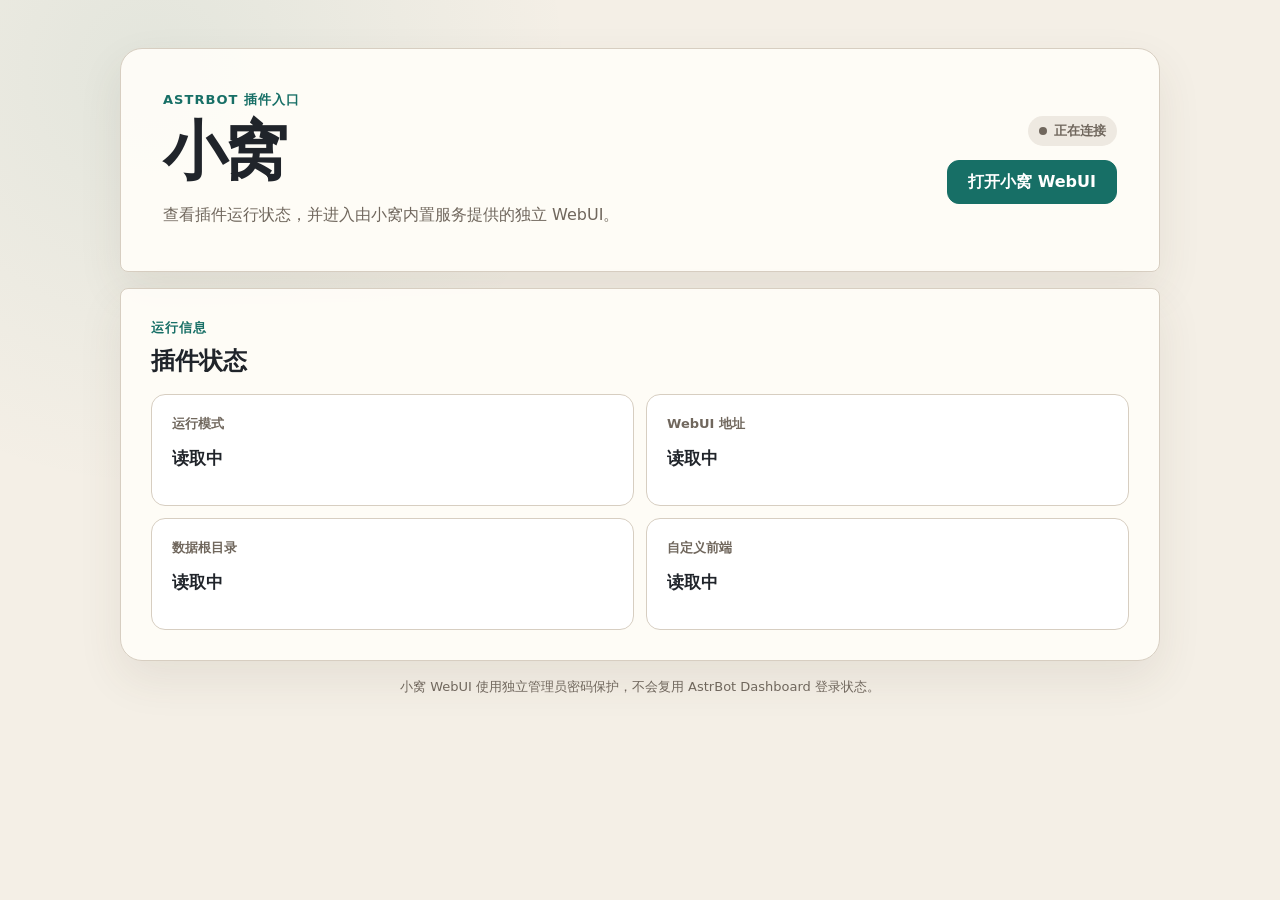
==== pages/nest/index.html @ d48b369b "fix: restore plugin page status UI" ====
<!doctype html>
<html lang="zh-CN">
  <head>
    <meta charset="utf-8" />
    <meta name="viewport" content="width=device-width, initial-scale=1" />
    <meta name="color-scheme" content="light dark" />
    <title>小窝</title>
    <link rel="stylesheet" href="./style.css" />
    <script src="/api/plugin/page/bridge-sdk.js"></script>
  </head>
  <body>
    <main class="page" aria-labelledby="page-title">
      <section class="hero">
        <div class="hero-copy">
          <p class="eyebrow">AstrBot 插件入口</p>
          <h1 id="page-title">小窝</h1>
          <p class="lead">查看插件运行状态，并进入由小窝内置服务提供的独立 WebUI。</p>
        </div>
        <div class="hero-actions">
          <span id="status-badge" class="status-badge is-loading" role="status" aria-live="polite">正在连接</span>
          <a id="open-webui" class="button" href="#" target="_blank" rel="noopener noreferrer">打开小窝 WebUI</a>
        </div>
      </section>

      <section class="status-panel" aria-label="插件状态">
        <div class="panel-heading">
          <div>
            <p class="eyebrow">运行信息</p>
            <h2>插件状态</h2>
          </div>
          <button id="retry" class="text-button" type="button" hidden>重新读取</button>
        </div>

        <div class="grid">
          <article>
            <span>运行模式</span>
            <strong id="mode" aria-live="polite">读取中</strong>
          </article>
          <article>
            <span>WebUI 地址</span>
            <strong id="webui" aria-live="polite">读取中</strong>
          </article>
          <article>
            <span>数据根目录</span>
            <strong id="data-dir" aria-live="polite">读取中</strong>
          </article>
          <article>
            <span>自定义前端</span>
            <strong id="custom-dir" aria-live="polite">读取中</strong>
          </article>
        </div>

        <div id="error" class="notice" role="alert" hidden>
          <strong>暂时无法读取插件状态</strong>
          <span id="error-message">你仍可尝试打开默认 WebUI 地址。</span>
        </div>
      </section>

      <p class="footnote">小窝 WebUI 使用独立管理员密码保护，不会复用 AstrBot Dashboard 登录状态。</p>
    </main>

    <script type="module" src="./main.js"></script>
  </body>
</html>
---- pages/nest/style.css ----
:root {
  color-scheme: light;
  --bg: #f4efe6;
  --surface: #fffdf8;
  --surface-strong: #ffffff;
  --text: #20242a;
  --muted: #70675d;
  --line: #d7cec1;
  --accent: #176f66;
  --accent-strong: #10584f;
  --success-bg: #e7f4ef;
  --success-text: #146052;
  --warning-bg: #fff2d8;
  --warning-text: #805715;
  --error-bg: #fff0ed;
  --error-text: #983c31;
  --shadow: 0 18px 45px rgba(80, 66, 46, 0.09);
}

* {
  box-sizing: border-box;
}

body {
  margin: 0;
  min-width: 0;
  min-height: 100vh;
  color: var(--text);
  background:
    radial-gradient(circle at 12% 8%, rgba(23, 111, 102, 0.08), transparent 30%),
    var(--bg);
  font-family: "Microsoft YaHei", "Noto Sans CJK SC", "PingFang SC", system-ui, sans-serif;
  font-size: 16px;
}

button,
a {
  font: inherit;
}

.page {
  width: min(1040px, calc(100% - 32px));
  margin: 0 auto;
  padding: clamp(20px, 4vw, 48px) 0 28px;
}

.hero,
.status-panel {
  border: 1px solid var(--line);
  background: color-mix(in srgb, var(--surface) 94%, transparent);
  box-shadow: var(--shadow);
}

.hero {
  display: flex;
  align-items: center;
  justify-content: space-between;
  gap: 28px;
  padding: clamp(24px, 4vw, 42px);
  border-radius: 22px 22px 8px 8px;
}

.hero-copy {
  min-width: 0;
}

.eyebrow {
  margin: 0 0 10px;
  color: var(--accent);
  font-size: 13px;
  font-weight: 700;
  letter-spacing: 0.08em;
  text-transform: uppercase;
}

h1,
h2,
p {
  overflow-wrap: anywhere;
}

h1 {
  margin: 0;
  font-size: clamp(38px, 7vw, 64px);
  line-height: 1;
  letter-spacing: -0.045em;
}

h2 {
  margin: 0;
  font-size: 24px;
  line-height: 1.2;
}

.lead {
  max-width: 620px;
  margin: 18px 0 0;
  color: var(--muted);
  line-height: 1.75;
}

.hero-actions {
  flex: 0 0 auto;
  display: flex;
  align-items: flex-end;
  flex-direction: column;
  gap: 14px;
}

.button,
.text-button {
  min-height: 44px;
  border-radius: 12px;
  cursor: pointer;
  transition: transform 160ms ease, background 160ms ease, border-color 160ms ease;
}

.button {
  display: inline-flex;
  align-items: center;
  justify-content: center;
  padding: 0 20px;
  color: #ffffff;
  border: 1px solid var(--accent);
  background: var(--accent);
  font-weight: 700;
  text-decoration: none;
}

.button:hover {
  background: var(--accent-strong);
  transform: translateY(-1px);
}

.button:focus-visible,
.text-button:focus-visible {
  outline: 3px solid rgba(23, 111, 102, 0.28);
  outline-offset: 3px;
}

.button.is-disabled {
  opacity: 0.48;
  cursor: not-allowed;
  transform: none;
}

.status-badge {
  display: inline-flex;
  align-items: center;
  min-height: 30px;
  padding: 5px 11px;
  border-radius: 999px;
  font-size: 13px;
  font-weight: 700;
}

.status-badge::before {
  width: 8px;
  height: 8px;
  margin-right: 7px;
  border-radius: 50%;
  background: currentColor;
  content: "";
}

.status-badge.is-loading,
.status-badge.is-muted {
  color: var(--muted);
  background: #eee9e1;
}

.status-badge.is-loading::before {
  animation: pulse 1.2s ease-in-out infinite;
}

.status-badge.is-success {
  color: var(--success-text);
  background: var(--success-bg);
}

.status-badge.is-warning {
  color: var(--warning-text);
  background: var(--warning-bg);
}

.status-badge.is-error {
  color: var(--error-text);
  background: var(--error-bg);
}

.status-panel {
  margin-top: 16px;
  padding: clamp(20px, 3vw, 30px);
  border-radius: 8px 8px 22px 22px;
}

.panel-heading {
  display: flex;
  align-items: center;
  justify-content: space-between;
  gap: 16px;
  margin-bottom: 18px;
}

.text-button {
  padding: 0 14px;
  color: var(--accent-strong);
  border: 1px solid var(--line);
  background: var(--surface-strong);
  font-weight: 700;
}

.text-button:hover {
  border-color: var(--accent);
  transform: translateY(-1px);
}

.grid {
  display: grid;
  grid-template-columns: repeat(2, minmax(0, 1fr));
  gap: 12px;
}

article {
  min-width: 0;
  min-height: 112px;
  padding: 20px;
  border: 1px solid var(--line);
  border-radius: 14px;
  background: var(--surface-strong);
}

article span {
  display: block;
  margin-bottom: 12px;
  color: var(--muted);
  font-size: 13px;
  font-weight: 700;
}

article strong {
  display: block;
  overflow-wrap: anywhere;
  font-size: 17px;
  line-height: 1.55;
}

.notice {
  display: grid;
  gap: 6px;
  margin-top: 14px;
  padding: 15px 17px;
  color: var(--error-text);
  border: 1px solid #e2aaa2;
  border-radius: 12px;
  background: var(--error-bg);
  line-height: 1.55;
}

.notice[hidden] {
  display: none;
}

.notice span {
  font-size: 14px;
}

.footnote {
  margin: 16px 4px 0;
  color: var(--muted);
  font-size: 13px;
  line-height: 1.6;
  text-align: center;
}

@keyframes pulse {
  0%, 100% { opacity: 0.35; }
  50% { opacity: 1; }
}

@media (prefers-reduced-motion: reduce) {
  *,
  *::before,
  *::after {
    scroll-behavior: auto !important;
    animation-duration: 0.01ms !important;
    animation-iteration-count: 1 !important;
    transition-duration: 0.01ms !important;
  }
}

@media (max-width: 720px) {
  .page {
    width: min(100% - 20px, 1040px);
    padding-top: 10px;
  }

  .hero {
    align-items: stretch;
    flex-direction: column;
    border-radius: 16px 16px 6px 6px;
  }

  .hero-actions {
    align-items: stretch;
  }

  .status-badge {
    align-self: flex-start;
  }

  .grid {
    grid-template-columns: 1fr;
  }

  .status-panel {
    border-radius: 6px 6px 16px 16px;
  }
}

@media (prefers-color-scheme: dark) {
  :root {
    color-scheme: dark;
    --bg: #171a1d;
    --surface: #202428;
    --surface-strong: #272c31;
    --text: #f2eee6;
    --muted: #b7aea2;
    --line: #454b50;
    --accent: #61bdb0;
    --accent-strong: #75c9bd;
    --success-bg: #183c35;
    --success-text: #87d7c7;
    --warning-bg: #493819;
    --warning-text: #f0c673;
    --error-bg: #482722;
    --error-text: #f1a69b;
    --shadow: 0 18px 45px rgba(0, 0, 0, 0.22);
  }

  .button {
    color: #102724;
  }

  .status-badge.is-loading,
  .status-badge.is-muted {
    background: #363a3e;
  }
}
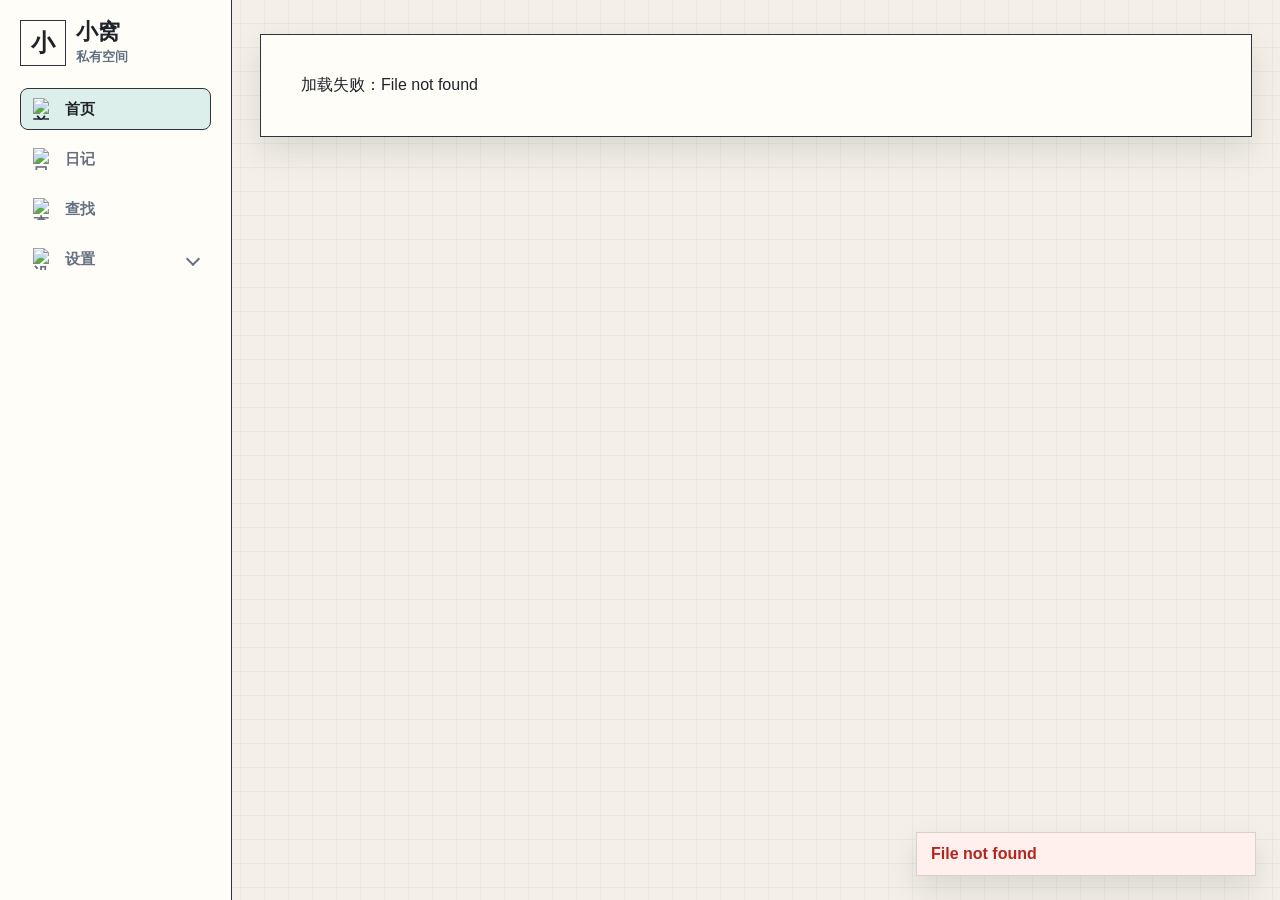
==== commit 7b6028c0: "fix: embed full WebUI in plugin page" ====
--- a/pages/nest/index.html
+++ b/pages/nest/index.html
@@ -5,60 +5,12 @@
     <meta name="viewport" content="width=device-width, initial-scale=1" />
     <meta name="color-scheme" content="light dark" />
     <title>小窝</title>
-    <link rel="stylesheet" href="./style.css" />
+    <link rel="stylesheet" href="./assets/app.css?ui=0.5.17" />
+    <style id="theme-stylesheet"></style>
     <script src="/api/plugin/page/bridge-sdk.js"></script>
   </head>
   <body>
-    <main class="page" aria-labelledby="page-title">
-      <section class="hero">
-        <div class="hero-copy">
-          <p class="eyebrow">AstrBot 插件入口</p>
-          <h1 id="page-title">小窝</h1>
-          <p class="lead">查看插件运行状态，并进入由小窝内置服务提供的独立 WebUI。</p>
-        </div>
-        <div class="hero-actions">
-          <span id="status-badge" class="status-badge is-loading" role="status" aria-live="polite">正在连接</span>
-          <a id="open-webui" class="button" href="#" target="_blank" rel="noopener noreferrer">打开小窝 WebUI</a>
-        </div>
-      </section>
-
-      <section class="status-panel" aria-label="插件状态">
-        <div class="panel-heading">
-          <div>
-            <p class="eyebrow">运行信息</p>
-            <h2>插件状态</h2>
-          </div>
-          <button id="retry" class="text-button" type="button" hidden>重新读取</button>
-        </div>
-
-        <div class="grid">
-          <article>
-            <span>运行模式</span>
-            <strong id="mode" aria-live="polite">读取中</strong>
-          </article>
-          <article>
-            <span>WebUI 地址</span>
-            <strong id="webui" aria-live="polite">读取中</strong>
-          </article>
-          <article>
-            <span>数据根目录</span>
-            <strong id="data-dir" aria-live="polite">读取中</strong>
-          </article>
-          <article>
-            <span>自定义前端</span>
-            <strong id="custom-dir" aria-live="polite">读取中</strong>
-          </article>
-        </div>
-
-        <div id="error" class="notice" role="alert" hidden>
-          <strong>暂时无法读取插件状态</strong>
-          <span id="error-message">你仍可尝试打开默认 WebUI 地址。</span>
-        </div>
-      </section>
-
-      <p class="footnote">小窝 WebUI 使用独立管理员密码保护，不会复用 AstrBot Dashboard 登录状态。</p>
-    </main>
-
-    <script type="module" src="./main.js"></script>
+    <div id="app"></div>
+    <script type="module" src="./assets/app.js?ui=0.5.17"></script>
   </body>
 </html>
--- a/pages/nest/assets/app.css
+++ b/pages/nest/assets/app.css
@@ -0,0 +1,3492 @@
+:root {
+  color-scheme: light;
+  --ink: #20242a;
+  --muted: #657080;
+  --line: #d8d1c4;
+  --line-strong: #2f3340;
+  --paper: #fffdf8;
+  --panel: #ffffff;
+  --wash: #f4f0e8;
+  --accent: #176f66;
+  --accent-soft: #dcefeb;
+  --accent-warm: #f6c667;
+  --danger: #b3261e;
+  --ok: #1f7a4d;
+  --shadow: 0 14px 30px rgba(47, 51, 64, 0.13);
+}
+
+* {
+  box-sizing: border-box;
+}
+
+html {
+  min-width: 320px;
+}
+
+body {
+  margin: 0;
+  min-height: 100vh;
+  color: var(--ink);
+  background:
+    linear-gradient(90deg, rgba(32, 36, 42, 0.045) 1px, transparent 1px),
+    linear-gradient(0deg, rgba(32, 36, 42, 0.045) 1px, transparent 1px),
+    var(--wash);
+  background-size: 24px 24px;
+  font-family: "Trebuchet MS", "Microsoft YaHei", "PingFang SC", sans-serif;
+}
+
+button,
+input,
+textarea,
+select {
+  font: inherit;
+}
+
+button,
+a {
+  -webkit-tap-highlight-color: transparent;
+}
+
+a {
+  color: inherit;
+  text-decoration: none;
+}
+
+.app {
+  min-height: 100vh;
+  display: grid;
+  grid-template-columns: 232px minmax(0, 1fr);
+}
+
+.nav {
+  position: sticky;
+  top: 0;
+  height: 100vh;
+  display: flex;
+  flex-direction: column;
+  gap: 18px;
+  padding: 20px;
+  border-right: 1px solid var(--line-strong);
+  background: rgba(255, 253, 248, 0.96);
+  backdrop-filter: blur(12px);
+}
+
+.brand {
+  width: 100%;
+  min-height: auto;
+  display: grid;
+  grid-template-columns: 46px minmax(0, 1fr);
+  align-items: center;
+  gap: 10px;
+  padding: 0;
+  border: 0;
+  color: inherit;
+  background: transparent;
+  text-align: left;
+  cursor: pointer;
+}
+
+.brand-mark {
+  width: 46px;
+  height: 46px;
+  display: grid;
+  place-items: center;
+  border: 1px solid var(--line-strong);
+  background: var(--paper);
+  font-weight: 900;
+  font-size: 24px;
+}
+
+.brand-mark img {
+  width: 100%;
+  height: 100%;
+  object-fit: cover;
+}
+
+.brand strong,
+.brand small {
+  display: block;
+}
+
+.brand strong {
+  font-size: 22px;
+  line-height: 1;
+}
+
+.brand small {
+  margin-top: 5px;
+  color: var(--muted);
+}
+
+.nav-links {
+  display: grid;
+  gap: 8px;
+  margin: 4px 0;
+}
+
+.nav-link-group {
+  display: grid;
+  gap: 6px;
+}
+
+.nav-link {
+  width: 100%;
+  min-height: 42px;
+  display: flex;
+  align-items: center;
+  justify-content: flex-start;
+  gap: 10px;
+  padding: 0 12px;
+  border: 1px solid transparent;
+  border-radius: 8px;
+  color: var(--muted);
+  background: transparent;
+  font-weight: 800;
+  text-align: left;
+  cursor: pointer;
+  transition: background 160ms ease, border-color 160ms ease, color 160ms ease, transform 160ms ease;
+}
+
+.nav-link:hover,
+.nav-link.active {
+  border-color: var(--line-strong);
+  background: var(--accent-soft);
+  color: var(--ink);
+}
+
+.nav-link span {
+  color: inherit;
+  font-size: 15px;
+  font-weight: 900;
+}
+
+.ui-icon {
+  width: 22px;
+  height: 22px;
+  flex: 0 0 auto;
+  display: block;
+  object-fit: contain;
+}
+
+.nav-link[data-settings-toggle]::after {
+  content: "";
+  width: 8px;
+  height: 8px;
+  margin-left: auto;
+  border-right: 2px solid currentColor;
+  border-bottom: 2px solid currentColor;
+  transform: rotate(45deg);
+  transition: transform 180ms ease;
+}
+
+.nav-link[data-settings-toggle].open::after {
+  transform: rotate(225deg);
+}
+
+.nav-submenu {
+  display: grid;
+  gap: 6px;
+  margin: 2px 0 2px 12px;
+  padding: 4px 0 4px 14px;
+  border-left: 2px solid var(--accent);
+}
+
+.nav-submenu .settings-tab {
+  min-height: 38px;
+  padding: 0 14px;
+  border-radius: 8px;
+  background: rgba(255, 255, 255, 0.62);
+  font-size: 15px;
+  font-weight: 900;
+}
+
+.nav-submenu .settings-tab span {
+  display: inline;
+}
+
+.nav-footer {
+  margin-top: auto;
+  color: var(--muted);
+  font-size: 13px;
+  line-height: 1.7;
+}
+
+@keyframes submenu-open {
+  from {
+    opacity: 0;
+    transform: translateY(-4px);
+  }
+  to {
+    opacity: 1;
+    transform: translateY(0);
+  }
+}
+
+@keyframes panel-in {
+  from {
+    opacity: 0;
+    transform: translateY(8px);
+  }
+  to {
+    opacity: 1;
+    transform: translateY(0);
+  }
+}
+
+.main {
+  width: min(1180px, 100%);
+  min-width: 0;
+  margin: 0 auto;
+  padding: 34px 28px 56px;
+}
+
+.main:has(#view-media:not([hidden])) {
+  width: min(1440px, 100%);
+}
+
+.view-panel[hidden] {
+  display: none !important;
+}
+
+.view-panel {
+  animation: none;
+}
+
+.topbar {
+  display: flex;
+  align-items: center;
+  justify-content: space-between;
+  gap: 16px;
+  margin-bottom: 22px;
+}
+
+.page-title p,
+.eyebrow {
+  margin: 0;
+  color: var(--muted);
+  font-size: 12px;
+  font-weight: 800;
+  letter-spacing: 0;
+  text-transform: uppercase;
+}
+
+h1,
+h2,
+h3 {
+  margin: 0;
+  letter-spacing: 0;
+}
+
+h1 {
+  margin-top: 4px;
+  font-size: clamp(30px, 4vw, 44px);
+  line-height: 1.08;
+}
+
+h2 {
+  font-size: 22px;
+}
+
+h3 {
+  font-size: 16px;
+}
+
+.actions {
+  display: flex;
+  align-items: center;
+  gap: 10px;
+  flex-wrap: wrap;
+}
+
+.button,
+button {
+  width: auto;
+  min-height: 42px;
+  display: inline-flex;
+  align-items: center;
+  justify-content: center;
+  padding: 0 16px;
+  border: 1px solid var(--line-strong);
+  color: #fff;
+  background: var(--ink);
+  cursor: pointer;
+  font-weight: 800;
+  text-decoration: none;
+  border-radius: 8px;
+  transition: background 160ms ease, color 160ms ease, transform 160ms ease, box-shadow 160ms ease;
+}
+
+button:hover,
+.button:hover,
+.row:hover {
+  transform: translateY(-1px);
+  box-shadow: 0 8px 18px rgba(47, 51, 64, 0.12);
+}
+
+button:active,
+.button:active {
+  transform: translateY(0) scale(0.985);
+}
+
+.button.primary,
+button.primary {
+  color: #fff;
+  background: var(--ink);
+}
+
+.text-button {
+  min-height: auto;
+  padding: 0;
+  border: 0;
+  color: var(--accent);
+  background: transparent;
+  font-weight: 800;
+}
+
+.button.danger,
+button.danger {
+  color: #fff;
+  background: var(--danger);
+}
+
+button:disabled {
+  cursor: not-allowed;
+  opacity: 0.48;
+  transform: none;
+}
+
+.grid {
+  display: grid;
+  gap: 16px;
+}
+
+.grid.two {
+  grid-template-columns: minmax(0, 0.9fr) minmax(0, 1.1fr);
+}
+
+.grid.three {
+  grid-template-columns: repeat(3, minmax(0, 1fr));
+}
+
+.home-hero {
+  position: relative;
+  display: grid;
+  grid-template-columns: minmax(0, 1.25fr) minmax(260px, 0.75fr);
+  margin-bottom: 18px;
+  border: 1px solid var(--line-strong);
+  border-radius: 8px;
+  background:
+    repeating-linear-gradient(90deg, transparent 0 23px, rgba(47, 51, 64, 0.045) 23px 24px),
+    var(--paper);
+  box-shadow: var(--shadow);
+  overflow: hidden;
+}
+
+.home-hero::before {
+  content: "";
+  position: absolute;
+  inset: 14px;
+  border: 1px solid rgba(47, 51, 64, 0.16);
+  pointer-events: none;
+}
+
+.home-hero-copy {
+  position: relative;
+  z-index: 1;
+  display: grid;
+  align-content: center;
+  min-height: 286px;
+  padding: 34px;
+}
+
+.home-hero h1 {
+  margin-top: 8px;
+  font-size: clamp(44px, 7vw, 76px);
+  line-height: 0.98;
+}
+
+.home-lead {
+  max-width: 540px;
+  margin: 18px 0 0;
+  color: var(--muted);
+  font-size: 18px;
+  line-height: 1.7;
+}
+
+.home-actions {
+  display: flex;
+  flex-wrap: wrap;
+  gap: 10px;
+  margin-top: 28px;
+}
+
+.button.ghost,
+button.ghost {
+  color: var(--ink);
+  background: var(--accent-soft);
+}
+
+.home-status {
+  position: relative;
+  z-index: 1;
+  display: grid;
+  grid-template-rows: repeat(3, 1fr);
+  border-left: 1px solid var(--line-strong);
+  background: rgba(255, 255, 255, 0.72);
+}
+
+.home-stat {
+  display: grid;
+  align-content: center;
+  min-height: 86px;
+  padding: 22px;
+  border-bottom: 1px solid var(--line);
+}
+
+.home-stat span {
+  color: var(--muted);
+  font-size: 13px;
+  font-weight: 800;
+}
+
+.home-stat strong {
+  margin-top: 4px;
+  font-size: 36px;
+  line-height: 1;
+}
+
+.home-grid {
+  display: grid;
+  grid-template-columns: minmax(0, 1fr) minmax(280px, 0.72fr);
+  gap: 18px;
+  align-items: start;
+}
+
+.home-side-card {
+  min-height: 100%;
+}
+
+.home-quiet-list {
+  display: grid;
+  gap: 14px;
+}
+
+.home-quiet-list p {
+  margin: 0;
+  display: grid;
+  gap: 4px;
+}
+
+.home-quiet-list strong {
+  font-size: 15px;
+}
+
+.home-quiet-list span {
+  color: var(--muted);
+  line-height: 1.6;
+}
+
+.card {
+  border: 1px solid var(--line);
+  border-radius: 8px;
+  background: rgba(255, 255, 255, 0.92);
+  overflow: hidden;
+}
+
+.grid > .card,
+.home-grid > .card,
+.diary-article,
+.form > .card {
+  box-shadow: var(--shadow);
+}
+
+.card-head {
+  display: flex;
+  align-items: end;
+  justify-content: space-between;
+  gap: 12px;
+  padding: 18px;
+  border-bottom: 1px solid var(--line);
+}
+
+.card-body {
+  padding: 18px;
+}
+
+.stat {
+  min-height: 118px;
+  padding: 18px;
+}
+
+.stat span {
+  display: block;
+  margin-bottom: 8px;
+  color: var(--muted);
+}
+
+.stat strong {
+  font-size: 34px;
+  font-weight: 900;
+}
+
+.list {
+  display: grid;
+  gap: 8px;
+}
+
+.row {
+  width: 100%;
+  display: grid;
+  grid-template-columns: minmax(116px, 172px) minmax(0, 1fr);
+  gap: 8px 14px;
+  align-items: start;
+  padding: 14px;
+  border: 1px solid var(--line);
+  color: inherit;
+  background: rgba(255, 255, 255, 0.9);
+  text-align: left;
+  cursor: pointer;
+}
+
+.row:hover,
+.row.active {
+  border-color: var(--line-strong);
+  background: var(--accent-soft);
+}
+
+.row.static {
+  cursor: default;
+}
+
+.row.static:hover {
+  transform: none;
+}
+
+.row span,
+.meta,
+.muted {
+  color: var(--muted);
+  font-size: 14px;
+}
+
+.row strong,
+.row em {
+  min-width: 0;
+  overflow-wrap: anywhere;
+}
+
+.row strong {
+  display: -webkit-box;
+  max-height: 2.8em;
+  overflow: hidden;
+  line-height: 1.4;
+  -webkit-box-orient: vertical;
+  -webkit-line-clamp: 2;
+}
+
+.row em {
+  grid-column: 2;
+  color: var(--muted);
+  font-style: normal;
+  line-height: 1.55;
+}
+
+.diary-layout {
+  display: grid;
+  grid-template-columns: minmax(300px, 410px) minmax(0, 1fr);
+  gap: 22px;
+  align-items: stretch;
+}
+
+.impression-layout {
+  display: grid;
+  grid-template-columns: minmax(280px, 360px) minmax(0, 1fr);
+  gap: 18px;
+  align-items: start;
+}
+
+.diary-list {
+  min-height: calc(100vh - 126px);
+  max-height: calc(100vh - 126px);
+  overflow: auto;
+  padding-right: 4px;
+  border-color: var(--line);
+  background: rgba(255, 255, 255, 0.92);
+}
+
+.diary-main {
+  display: grid;
+  gap: 14px;
+  align-content: start;
+  min-width: 0;
+}
+
+.impression-list {
+  max-height: 72vh;
+  overflow: auto;
+}
+
+.impression-detail {
+  min-height: calc(100vh - 156px);
+  border-color: var(--line-strong);
+  background: var(--paper);
+  box-shadow: var(--shadow);
+}
+
+.impression-form textarea {
+  min-height: 120px;
+}
+
+.impression-form textarea[name="summary"] {
+  min-height: 150px;
+}
+
+.impression-group-list {
+  display: grid;
+  gap: 10px;
+}
+
+.impression-group-list section {
+  display: grid;
+  gap: 6px;
+  padding-top: 10px;
+  border-top: 1px solid var(--line);
+}
+
+.impression-group-list h3,
+.impression-group-list p {
+  margin: 0;
+}
+
+.impression-group-list h3 {
+  font-size: 14px;
+}
+
+.impression-group-list em {
+  color: var(--muted);
+  font-style: normal;
+  font-size: 12px;
+  font-weight: 800;
+}
+
+.diary-article {
+  min-height: calc(100vh - 126px);
+  border-color: var(--line-strong);
+  background: var(--paper);
+}
+
+.diary-compose {
+  border-color: var(--line-strong);
+  background: #fff;
+  box-shadow: var(--shadow);
+}
+
+.diary-compose[hidden] {
+  display: none !important;
+}
+
+.diary-compose textarea {
+  min-height: 150px;
+}
+
+.diary-compose textarea[name="media_refs"] {
+  min-height: 78px;
+}
+
+.compact-head {
+  align-items: center;
+  padding: 14px 16px;
+}
+
+.article-body {
+  margin-top: 18px;
+  white-space: pre-wrap;
+  overflow-wrap: anywhere;
+  line-height: 1.75;
+  font-size: 16px;
+}
+
+.media-refs {
+  margin-top: 18px;
+  padding-top: 16px;
+  border-top: 1px solid var(--line);
+}
+
+.media-refs p {
+  margin: 8px 0 0;
+  color: var(--muted);
+}
+
+.archive-picker {
+  position: sticky;
+  top: 0;
+  z-index: 2;
+  display: grid;
+  grid-template-columns: minmax(0, 1fr);
+  gap: 10px;
+  padding: 16px;
+  border-bottom: 1px solid var(--line);
+  background: var(--paper);
+}
+
+.archive-picker label {
+  min-width: 0;
+  display: flex;
+  flex-direction: column;
+  align-items: stretch;
+  gap: 5px;
+  min-height: 44px;
+  padding: 8px 10px;
+  border: 1px solid var(--line);
+  background: #fff;
+  transition: border-color 0.16s ease, transform 0.16s ease, box-shadow 0.16s ease;
+}
+
+.archive-picker label:hover {
+  transform: translateY(-1px);
+  border-color: var(--line-strong);
+  box-shadow: 0 8px 18px rgba(31, 35, 42, 0.06);
+}
+
+.archive-picker select {
+  min-height: 34px;
+  max-width: none;
+  padding: 4px 26px 4px 6px;
+  border: 0;
+  background: transparent;
+}
+
+.archive-picker span {
+  color: var(--muted);
+  font-weight: 900;
+  font-size: 12px;
+  white-space: nowrap;
+}
+
+.archive-date-strip {
+  display: grid;
+  grid-template-columns: repeat(3, minmax(0, 1fr));
+  gap: 8px;
+}
+
+.archive-book-field {
+  border-color: var(--line-strong) !important;
+}
+
+.chips {
+  display: flex;
+  flex-wrap: wrap;
+  gap: 8px;
+  margin: 12px 0;
+}
+
+.chip {
+  padding: 4px 8px;
+  border: 1px solid var(--line);
+  color: var(--muted);
+  background: #fff;
+  font-size: 12px;
+}
+
+.form {
+  display: grid;
+  gap: 14px;
+}
+
+.form-grid {
+  display: grid;
+  grid-template-columns: repeat(3, minmax(0, 1fr));
+  gap: 12px;
+}
+
+label {
+  display: grid;
+  gap: 6px;
+  color: var(--muted);
+  font-size: 13px;
+  font-weight: 800;
+}
+
+input,
+textarea,
+select {
+  width: 100%;
+  min-height: 42px;
+  padding: 10px 12px;
+  border: 1px solid var(--line);
+  border-radius: 8px;
+  color: var(--ink);
+  background: rgba(255, 255, 255, 0.94);
+  box-shadow: inset 0 1px 0 rgba(255, 255, 255, 0.72);
+  transition: border-color 160ms ease, box-shadow 160ms ease, background 160ms ease, transform 160ms ease;
+}
+
+input:hover,
+textarea:hover,
+select:hover {
+  border-color: var(--line-strong);
+}
+
+input:focus,
+textarea:focus,
+select:focus {
+  outline: none;
+  border-color: var(--accent);
+  box-shadow: 0 0 0 3px rgba(23, 111, 102, 0.14), inset 0 1px 0 rgba(255, 255, 255, 0.72);
+}
+
+select {
+  max-width: 360px;
+  padding-right: 42px;
+  appearance: none;
+  background:
+    linear-gradient(45deg, transparent 50%, var(--muted) 50%) calc(100% - 18px) 50% / 7px 7px no-repeat,
+    linear-gradient(135deg, var(--muted) 50%, transparent 50%) calc(100% - 13px) 50% / 7px 7px no-repeat,
+    #fff;
+  cursor: pointer;
+}
+
+input[type="file"] {
+  padding: 8px 10px;
+}
+
+input[type="file"]::file-selector-button {
+  min-height: 28px;
+  margin-right: 10px;
+  padding: 0 12px;
+  border: 1px solid var(--line-strong);
+  border-radius: 999px;
+  color: var(--ink);
+  background: var(--accent-soft);
+  font: inherit;
+  font-size: 12px;
+  font-weight: 900;
+  cursor: pointer;
+}
+
+textarea {
+  min-height: 220px;
+  resize: vertical;
+  line-height: 1.7;
+}
+
+.check {
+  display: flex;
+  align-items: center;
+  gap: 10px;
+  color: var(--ink);
+}
+
+.check input {
+  width: 18px;
+  min-height: 18px;
+}
+
+.notification-stack {
+  position: fixed;
+  right: 24px;
+  bottom: 24px;
+  z-index: 95;
+  display: grid;
+  gap: 10px;
+  width: min(340px, calc(100vw - 36px));
+  pointer-events: none;
+}
+
+.notice,
+.toast {
+  margin: 0;
+  padding: 12px 14px;
+  border: 1px solid var(--line);
+  color: var(--ok);
+  background: #ecf8f1;
+  box-shadow: var(--shadow);
+  font-weight: 800;
+  pointer-events: auto;
+  animation: toast-in 180ms ease both;
+}
+
+.notice.error {
+  color: var(--danger);
+  background: #fff0ee;
+}
+
+.notice.soft {
+  margin: 0;
+  color: var(--muted);
+  background: #fffaf0;
+  font-weight: 700;
+}
+
+.toast {
+  min-width: 148px;
+  border: 1px solid var(--line-strong);
+  color: var(--ink);
+  background: #ecfbf2;
+  font-weight: 900;
+}
+
+@keyframes toast-in {
+  from {
+    opacity: 0;
+    transform: translateY(10px) scale(0.98);
+  }
+  to {
+    opacity: 1;
+    transform: translateY(0) scale(1);
+  }
+}
+
+.searchbar {
+  display: grid;
+  grid-template-columns: minmax(180px, 240px) minmax(0, 1fr) auto;
+  gap: 8px;
+  align-items: end;
+}
+
+.search-scope {
+  gap: 5px;
+}
+
+.search-scope select {
+  max-width: none;
+}
+
+.settings-mini-head {
+  display: flex;
+  align-items: baseline;
+  justify-content: space-between;
+  gap: 12px;
+  margin-top: 6px;
+  color: var(--ink);
+}
+
+.settings-mini-head span {
+  color: var(--muted);
+  font-size: 12px;
+  font-weight: 700;
+}
+
+.notebook-settings {
+  display: grid;
+  gap: 12px;
+}
+
+.notebook-head {
+  align-items: center;
+  margin-bottom: 2px;
+}
+
+.notebook-head > div {
+  display: grid;
+  gap: 4px;
+}
+
+.notebook-list {
+  display: grid;
+  gap: 10px;
+}
+
+.notebook-row {
+  display: grid;
+  grid-template-columns: minmax(150px, 1.1fr) 104px minmax(150px, 1fr) 118px minmax(140px, 0.9fr) repeat(2, auto) auto;
+  gap: 10px;
+  align-items: end;
+  padding: 12px;
+  border: 1px solid var(--line);
+  background: rgba(255, 255, 255, 0.78);
+  transition: border-color 0.16s ease, transform 0.16s ease, box-shadow 0.16s ease;
+}
+
+.new-notebook-row {
+  border-style: dashed;
+  background: rgba(220, 239, 235, 0.32);
+}
+
+.notebook-delete {
+  min-width: 72px;
+  padding: 0 12px;
+}
+
+.t2i-template-summary {
+  display: flex;
+  align-items: center;
+  justify-content: space-between;
+  gap: 12px;
+  padding: 14px;
+  border: 1px solid var(--line);
+  background: rgba(255, 255, 255, 0.78);
+}
+
+.t2i-template-summary div {
+  display: grid;
+  gap: 4px;
+}
+
+.t2i-template-summary span {
+  color: var(--muted);
+  font-size: 12px;
+  font-weight: 800;
+}
+
+.t2i-dialog {
+  width: min(1180px, calc(100vw - 36px));
+  max-height: calc(100vh - 48px);
+  overflow: auto;
+}
+
+.t2i-head {
+  margin-top: 0;
+}
+
+.t2i-template-grid {
+  display: grid;
+  grid-template-columns: repeat(auto-fit, minmax(320px, 1fr));
+  gap: 14px;
+}
+
+.t2i-template-card {
+  min-height: 0;
+  display: grid;
+  gap: 10px;
+  align-content: start;
+  padding: 10px;
+  color: var(--ink);
+  background: rgba(255, 255, 255, 0.86);
+  border: 1px solid var(--line);
+  text-align: left;
+}
+
+.t2i-template-card.active {
+  border-color: var(--accent);
+  box-shadow: 0 0 0 2px rgba(43, 108, 93, 0.14);
+}
+
+.t2i-preview,
+.t2i-current-preview > div {
+  display: block;
+  min-height: 210px;
+  max-height: 300px;
+  overflow: hidden;
+  border: 1px solid var(--line);
+  background: #fff;
+  transform-origin: top left;
+}
+
+.t2i-preview > *,
+.t2i-current-preview > div > * {
+  transform: scale(0.42);
+  transform-origin: top left;
+}
+
+.t2i-template-card strong {
+  font-size: 15px;
+}
+
+.t2i-template-card em {
+  color: var(--muted);
+  font-style: normal;
+  font-size: 12px;
+}
+
+.t2i-custom {
+  display: none;
+  gap: 10px;
+}
+
+.t2i-custom.open {
+  display: grid;
+}
+
+.t2i-current-preview {
+  display: grid;
+  gap: 10px;
+}
+
+.permission-subpage {
+  margin: 8px 0;
+  border-color: var(--line-strong);
+}
+
+.permission-subpage summary {
+  min-height: 44px;
+  display: flex;
+  align-items: center;
+  color: var(--ink);
+}
+
+.permission-grid {
+  display: grid;
+  grid-template-columns: repeat(auto-fit, minmax(150px, 1fr));
+  gap: 10px;
+}
+
+.permission-choice {
+  min-height: 56px;
+}
+
+.wide-field {
+  grid-column: 1 / -1;
+}
+
+.notebook-row:hover {
+  transform: translateY(-1px);
+  border-color: var(--line-strong);
+  box-shadow: 0 10px 22px rgba(31, 35, 42, 0.07);
+}
+
+.notebook-row .check {
+  min-height: 42px;
+  padding: 0 4px;
+  white-space: nowrap;
+}
+
+.media-topbar {
+  position: sticky;
+  top: 0;
+  z-index: 12;
+  align-items: center;
+  padding: 0 0 12px;
+  background: linear-gradient(180deg, var(--wash) 0%, rgba(244, 240, 232, 0.94) 72%, rgba(244, 240, 232, 0) 100%);
+  backdrop-filter: blur(10px);
+}
+
+.memos-page {
+  display: grid;
+  gap: 12px;
+  min-height: calc(100vh - 46px);
+}
+
+.memos-topbar {
+  position: sticky;
+  top: 0;
+  z-index: 18;
+  align-items: center;
+  padding: 0 0 10px;
+  background: linear-gradient(180deg, var(--wash) 0%, rgba(244, 240, 232, 0.92) 78%, rgba(244, 240, 232, 0) 100%);
+  backdrop-filter: blur(10px);
+}
+
+.memo-board {
+  position: relative;
+  min-height: calc(100vh - 168px);
+  padding: 24px;
+  overflow: hidden;
+  border: 10px solid #7b4b2a;
+  border-radius: 8px;
+  background:
+    radial-gradient(circle at 18px 18px, rgba(88, 52, 25, 0.14) 0 1px, transparent 1.4px),
+    linear-gradient(90deg, rgba(96, 55, 25, 0.09) 1px, transparent 1px),
+    linear-gradient(0deg, rgba(96, 55, 25, 0.08) 1px, transparent 1px),
+    linear-gradient(135deg, #b97a45, #c99259 42%, #a96a3b);
+  background-size: 24px 24px, 46px 46px, 46px 46px, auto;
+  box-shadow:
+    inset 0 0 0 4px rgba(255, 230, 184, 0.14),
+    inset 0 22px 54px rgba(255, 229, 180, 0.14),
+    inset 0 -30px 52px rgba(72, 38, 16, 0.16),
+    0 18px 46px rgba(68, 42, 24, 0.24);
+}
+
+.memo-board.editor-open .memo-note-grid {
+  opacity: 0.26;
+  filter: saturate(0.82);
+  pointer-events: none;
+}
+
+.memo-board::before {
+  content: "";
+  position: absolute;
+  inset: 0;
+  pointer-events: none;
+  opacity: 0.22;
+  background-image:
+    repeating-linear-gradient(25deg, rgba(255, 245, 210, 0.12) 0 1px, transparent 1px 13px),
+    repeating-linear-gradient(-18deg, rgba(83, 46, 23, 0.1) 0 1px, transparent 1px 17px);
+}
+
+.memo-board-rail {
+  position: absolute;
+  right: 18px;
+  top: 18px;
+  z-index: 2;
+  display: flex;
+  gap: 8px;
+  flex-wrap: wrap;
+  justify-content: flex-end;
+  max-width: min(560px, calc(100% - 36px));
+}
+
+.memo-stat {
+  min-height: 44px;
+  display: grid;
+  grid-template-columns: auto auto;
+  gap: 8px;
+  align-content: center;
+  align-items: center;
+  padding: 8px 11px;
+  border: 1px solid rgba(70, 41, 22, 0.18);
+  border-radius: 8px;
+  color: #3b2a1a;
+  background: rgba(255, 247, 219, 0.74);
+  box-shadow: 0 6px 14px rgba(70, 41, 22, 0.12);
+  backdrop-filter: blur(4px);
+}
+
+.memo-stat span {
+  color: rgba(59, 42, 26, 0.72);
+  font-size: 12px;
+  font-weight: 900;
+}
+
+.memo-stat strong {
+  font-size: 19px;
+  line-height: 1;
+}
+
+.memo-note-grid {
+  position: relative;
+  z-index: 1;
+  display: grid;
+  grid-template-columns: repeat(auto-fill, minmax(210px, 1fr));
+  gap: clamp(18px, 2.1vw, 34px);
+  align-content: start;
+  padding: 72px 8px 12px;
+}
+
+.memo-note {
+  --memo-x: 0px;
+  --memo-y: 0px;
+  --memo-rot: 0deg;
+  position: relative;
+  min-height: 190px;
+  display: grid;
+  gap: 10px;
+  padding: 24px 16px 14px;
+  color: #2b2a25;
+  background:
+    linear-gradient(180deg, rgba(255, 255, 255, 0.42), transparent 28%),
+    linear-gradient(90deg, rgba(93, 72, 28, 0.05) 1px, transparent 1px),
+    #fff0a6;
+  background-size: auto, 100% 28px, auto;
+  border: 1px solid rgba(93, 72, 28, 0.22);
+  border-radius: 4px 4px 12px 5px;
+  box-shadow:
+    0 14px 22px rgba(71, 45, 22, 0.22),
+    0 2px 0 rgba(255, 255, 255, 0.24) inset;
+  transform: translate3d(var(--memo-x), var(--memo-y), 0) rotate(var(--memo-rot));
+  transform-origin: 50% 8px;
+  transition: transform 180ms cubic-bezier(0.2, 0.8, 0.2, 1), box-shadow 180ms ease, filter 180ms ease;
+  user-select: none;
+  touch-action: none;
+  cursor: grab;
+  animation: memo-drop-in 260ms cubic-bezier(0.2, 0.8, 0.2, 1) both;
+}
+
+.memo-note:nth-child(2n) {
+  background:
+    linear-gradient(180deg, rgba(255, 255, 255, 0.42), transparent 28%),
+    linear-gradient(90deg, rgba(93, 72, 28, 0.05) 1px, transparent 1px),
+    #dff1d6;
+}
+
+.memo-note:nth-child(3n) {
+  background:
+    linear-gradient(180deg, rgba(255, 255, 255, 0.42), transparent 28%),
+    linear-gradient(90deg, rgba(93, 72, 28, 0.05) 1px, transparent 1px),
+    #dcefeb;
+}
+
+.memo-note:nth-child(4n) {
+  background:
+    linear-gradient(180deg, rgba(255, 255, 255, 0.42), transparent 28%),
+    linear-gradient(90deg, rgba(93, 72, 28, 0.05) 1px, transparent 1px),
+    #ffd8b7;
+}
+
+.memo-note.pinned {
+  box-shadow: 0 16px 26px rgba(71, 45, 22, 0.26);
+}
+
+.memo-note.archived {
+  opacity: 0.72;
+  filter: saturate(0.72);
+}
+
+.memo-note.sensitive {
+  background-image: repeating-linear-gradient(-45deg, transparent 0 9px, rgba(179, 38, 30, 0.08) 9px 18px);
+}
+
+.memo-note:hover {
+  filter: saturate(1.04);
+  transform: translate3d(var(--memo-x), calc(var(--memo-y) - 4px), 0) rotate(var(--memo-rot));
+  box-shadow:
+    0 20px 30px rgba(71, 45, 22, 0.27),
+    0 2px 0 rgba(255, 255, 255, 0.24) inset;
+}
+
+.memo-note.dragging {
+  z-index: 8;
+  cursor: grabbing;
+  transition: box-shadow 120ms ease, filter 120ms ease;
+  filter: saturate(1.08);
+  box-shadow:
+    0 34px 52px rgba(52, 31, 17, 0.38),
+    0 2px 0 rgba(255, 255, 255, 0.28) inset;
+}
+
+.memo-note-open {
+  min-height: 0;
+  display: grid;
+  gap: 7px;
+  padding: 0;
+  border: 0;
+  border-radius: 0;
+  color: inherit;
+  background: transparent;
+  text-align: left;
+}
+
+.memo-note-open:hover,
+.memo-note-open.active {
+  background: transparent;
+  color: inherit;
+}
+
+.memo-note-open.active strong {
+  text-decoration: underline;
+  text-decoration-thickness: 2px;
+  text-underline-offset: 4px;
+}
+
+.memo-pin {
+  position: absolute;
+  top: -11px;
+  left: 50%;
+  width: 22px;
+  height: 22px;
+  border: 2px solid rgba(86, 40, 30, 0.32);
+  border-radius: 999px;
+  background:
+    radial-gradient(circle at 35% 32%, #fff4db 0 2px, transparent 3px),
+    #d25f45;
+  box-shadow:
+    0 4px 0 rgba(60, 28, 18, 0.18),
+    0 8px 14px rgba(60, 28, 18, 0.2);
+  transform: translateX(-50%);
+}
+
+.memo-pin::after {
+  content: "";
+  position: absolute;
+  left: 50%;
+  top: 18px;
+  width: 2px;
+  height: 11px;
+  background: rgba(77, 41, 28, 0.3);
+  transform: translateX(-50%);
+}
+
+.memo-note strong {
+  display: -webkit-box;
+  overflow: hidden;
+  font-size: 18px;
+  line-height: 1.25;
+  overflow-wrap: anywhere;
+  -webkit-line-clamp: 2;
+  -webkit-box-orient: vertical;
+}
+
+.memo-note em {
+  display: -webkit-box;
+  min-height: 50px;
+  max-height: 50px;
+  overflow: hidden;
+  color: rgba(43, 42, 37, 0.78);
+  font-style: normal;
+  font-size: 14px;
+  line-height: 1.75;
+  overflow-wrap: anywhere;
+  -webkit-line-clamp: 2;
+  -webkit-box-orient: vertical;
+}
+
+.memo-note-tags,
+.memo-note-actions {
+  display: flex;
+  gap: 6px;
+  flex-wrap: wrap;
+}
+
+.memo-note-tags span {
+  padding: 3px 7px;
+  border: 1px solid rgba(43, 42, 37, 0.18);
+  border-radius: 999px;
+  background: rgba(255, 255, 255, 0.38);
+  color: rgba(43, 42, 37, 0.72);
+  font-size: 11px;
+  font-weight: 900;
+}
+
+.memo-note-actions {
+  justify-content: flex-end;
+  margin-top: auto;
+}
+
+.memo-note-actions .icon-button {
+  width: 30px;
+  min-height: 30px;
+  padding: 0;
+  border-radius: 999px;
+  color: rgba(43, 42, 37, 0.78);
+  background: rgba(255, 255, 255, 0.36);
+}
+
+.memo-action-button {
+  position: relative;
+  display: inline-grid;
+  place-items: center;
+}
+
+.memo-action-button.active {
+  color: #fffdf8;
+  background: rgba(71, 45, 22, 0.56);
+}
+
+.memo-action-icon {
+  position: relative;
+  display: block;
+  width: 15px;
+  height: 15px;
+}
+
+.memo-action-pin::before {
+  content: "";
+  position: absolute;
+  left: 5px;
+  top: 1px;
+  width: 7px;
+  height: 9px;
+  border-radius: 7px 7px 4px 4px;
+  background: currentColor;
+  transform: rotate(24deg);
+}
+
+.memo-action-pin::after {
+  content: "";
+  position: absolute;
+  left: 7px;
+  top: 8px;
+  width: 2px;
+  height: 7px;
+  background: currentColor;
+  transform: rotate(24deg);
+  transform-origin: top;
+}
+
+.memo-action-archive::before {
+  content: "";
+  position: absolute;
+  left: 1px;
+  top: 4px;
+  width: 13px;
+  height: 9px;
+  border: 2px solid currentColor;
+  border-top-width: 4px;
+  border-radius: 2px;
+}
+
+.memo-action-archive::after {
+  content: "";
+  position: absolute;
+  left: 5px;
+  top: 7px;
+  width: 5px;
+  height: 2px;
+  border-radius: 999px;
+  background: currentColor;
+}
+
+.memo-empty {
+  grid-column: 1 / -1;
+  padding: 24px;
+  color: #fffdf8;
+  border: 1px dashed rgba(255, 253, 248, 0.58);
+  border-radius: 8px;
+  font-weight: 900;
+}
+
+.memo-editor-page {
+  position: absolute;
+  inset: 76px 24px 24px;
+  z-index: 4;
+  min-height: auto;
+  display: grid;
+  place-items: center;
+  padding: 0;
+  border: 0;
+  background: transparent;
+  box-shadow: none;
+}
+
+.memo-detail-paper {
+  position: relative;
+  width: min(860px, 100%);
+  display: grid;
+  gap: 8px;
+  padding: 20px 22px 16px;
+  color: #2b2a25;
+  border: 1px solid rgba(93, 72, 28, 0.22);
+  border-radius: 5px 5px 16px 6px;
+  background:
+    linear-gradient(180deg, rgba(255, 255, 255, 0.5), transparent 20%),
+    linear-gradient(90deg, rgba(93, 72, 28, 0.05) 1px, transparent 1px),
+    #fff0a6;
+  background-size: auto, 100% 32px, auto;
+  box-shadow: 0 22px 42px rgba(52, 31, 17, 0.24);
+}
+
+.memo-detail-pin {
+  position: absolute;
+  top: -12px;
+  left: 50%;
+  width: 24px;
+  height: 24px;
+  border: 2px solid rgba(86, 40, 30, 0.32);
+  border-radius: 999px;
+  background: radial-gradient(circle at 35% 32%, #fff4db 0 2px, transparent 3px), #d25f45;
+  box-shadow: 0 4px 0 rgba(60, 28, 18, 0.18), 0 8px 14px rgba(60, 28, 18, 0.2);
+  transform: translateX(-50%);
+}
+
+.memo-detail-head {
+  display: flex;
+  align-items: flex-start;
+  justify-content: space-between;
+  gap: 12px;
+}
+
+.memo-detail-head h2 {
+  margin: 0;
+  font-size: 20px;
+  line-height: 1.2;
+}
+
+.memo-detail-note {
+  display: grid;
+  gap: 2px;
+  padding: 7px 10px;
+  border: 1px dashed rgba(43, 42, 37, 0.24);
+  border-radius: 8px;
+  background: rgba(255, 255, 255, 0.28);
+  color: rgba(43, 42, 37, 0.72);
+  font-size: 12px;
+  line-height: 1.35;
+}
+
+.memo-detail-note strong,
+.memo-detail-note p {
+  margin: 0;
+}
+
+.memo-form {
+  display: grid;
+  gap: 8px;
+}
+
+.memo-form .form-grid.compact {
+  grid-template-columns: repeat(2, minmax(0, 1fr));
+  gap: 8px 12px;
+}
+
+.memo-form label {
+  gap: 4px;
+}
+
+.memo-form input,
+.memo-form select {
+  min-height: 36px;
+  padding: 8px 10px;
+}
+
+.memo-form textarea[name="content"] {
+  min-height: 78px;
+  padding: 8px 10px;
+}
+
+.memo-meta-line {
+  display: flex;
+  gap: 10px;
+  flex-wrap: wrap;
+}
+
+.memo-detail-actions {
+  display: grid;
+  grid-template-columns: 1fr 1fr;
+  gap: 10px;
+  justify-content: space-between;
+}
+
+.memo-detail-actions .button,
+.memo-detail-actions button {
+  width: 100%;
+}
+
+@keyframes memo-drop-in {
+  from {
+    opacity: 0;
+    transform: translate3d(var(--memo-x), calc(var(--memo-y) + 16px), 0) rotate(calc(var(--memo-rot) - 2deg)) scale(0.97);
+  }
+  to {
+    opacity: 1;
+    transform: translate3d(var(--memo-x), var(--memo-y), 0) rotate(var(--memo-rot)) scale(1);
+  }
+}
+
+.media-title {
+  display: flex;
+  align-items: baseline;
+  gap: 14px;
+  flex-wrap: wrap;
+}
+
+.media-storage-inline {
+  color: var(--muted);
+  font-weight: 900;
+}
+
+.media-toolbar {
+  display: flex;
+  align-items: center;
+  justify-content: flex-end;
+  gap: 10px;
+  flex-wrap: wrap;
+}
+
+.media-organize-tools {
+  display: grid;
+  align-items: stretch;
+  justify-items: stretch;
+  gap: 8px;
+  min-width: 150px;
+}
+
+.media-organize-tools .button,
+.media-float-toggle,
+.media-trash-drop {
+  gap: 8px;
+  min-height: 42px;
+  padding: 0 14px;
+  border-radius: 8px;
+}
+
+.media-organize-tools .button {
+  color: var(--ink);
+  background: rgba(255, 255, 255, 0.94);
+}
+
+.media-folder-create-button,
+.media-trash-drop {
+  width: 150px;
+  justify-content: flex-start;
+}
+
+.folder-create-glyph {
+  position: relative;
+  width: 22px;
+  height: 18px;
+  flex: 0 0 22px;
+  display: inline-block;
+  color: var(--ink);
+}
+
+.folder-create-glyph::before,
+.folder-create-glyph::after {
+  content: "";
+  position: absolute;
+  left: 1px;
+  right: 1px;
+  border: 2px solid currentColor;
+  background: rgba(246, 198, 103, 0.28);
+}
+
+.folder-create-glyph::before {
+  top: 0;
+  width: 11px;
+  height: 5px;
+  border-bottom: 0;
+  border-radius: 3px 3px 0 0;
+}
+
+.folder-create-glyph::after {
+  bottom: 0;
+  height: 13px;
+  border-radius: 3px;
+}
+
+.folder-create-glyph span::before,
+.folder-create-glyph span::after {
+  content: "";
+  position: absolute;
+  z-index: 1;
+  left: 50%;
+  top: 58%;
+  width: 10px;
+  height: 2px;
+  background: currentColor;
+  transform: translate(-50%, -50%);
+}
+
+.folder-create-glyph span::after {
+  width: 2px;
+  height: 10px;
+}
+
+.media-folder-create-button .ui-icon {
+  filter: invert(16%) sepia(11%) saturate(720%) hue-rotate(176deg) brightness(94%) contrast(90%);
+}
+
+.media-float-toggle {
+  color: var(--ink);
+  background: rgba(255, 255, 255, 0.94);
+}
+
+.media-float-toggle.active {
+  border-color: var(--accent);
+  background: var(--accent-soft);
+  box-shadow: 0 0 0 3px rgba(23, 111, 102, 0.12);
+}
+
+.media-trash-drop {
+  position: relative;
+  min-width: 150px;
+  color: #fff;
+  border-color: #8a1f11;
+  background: var(--danger);
+  isolation: isolate;
+  overflow: visible;
+}
+
+.media-trash-drop::before {
+  content: "";
+  position: absolute;
+  inset: -6px;
+  z-index: -1;
+  border: 2px solid transparent;
+  border-radius: 12px;
+  background: rgba(179, 38, 30, 0);
+  opacity: 0;
+  transition: inset 170ms ease, background 170ms ease, border-color 170ms ease, opacity 170ms ease;
+}
+
+.media-trash-drop.active,
+.media-trash-drop.drop-ready {
+  box-shadow: 0 0 0 5px rgba(179, 38, 30, 0.18), var(--shadow);
+  transform: translateY(-2px) scale(1.03);
+}
+
+.media-trash-drop.drop-ready::before {
+  inset: -14px;
+  border-color: rgba(179, 38, 30, 0.55);
+  background: rgba(179, 38, 30, 0.16);
+  opacity: 1;
+}
+
+.trash-symbol {
+  position: relative;
+  width: 22px;
+  height: 22px;
+  display: inline-block;
+}
+
+.trash-symbol::before,
+.trash-symbol::after {
+  content: "";
+  position: absolute;
+  left: 4px;
+  right: 4px;
+  border: 2px solid currentColor;
+}
+
+.trash-symbol::before {
+  top: 1px;
+  height: 4px;
+  border-bottom: 0;
+  transform: rotate(-4deg);
+  transform-origin: 2px 6px;
+  transition: transform 170ms ease, top 170ms ease;
+}
+
+.trash-symbol::after {
+  top: 8px;
+  bottom: 1px;
+  border-radius: 2px;
+}
+
+.media-trash-drop.drop-ready .trash-symbol::before {
+  top: -3px;
+  transform: translateY(-2px) rotate(-28deg);
+}
+
+.media-workspace {
+  min-height: 420px;
+  overflow: visible;
+}
+
+.media-workspace.folder-mode {
+  width: min(980px, calc(100% - 44px));
+  margin: 0 auto;
+  padding: 18px;
+  border: 1px solid var(--line-strong);
+  border-radius: 8px;
+  background: rgba(255, 253, 248, 0.76);
+  box-shadow: var(--shadow);
+}
+
+.media-workspace.trash-mode {
+  min-height: 520px;
+}
+
+.media-gallery {
+  display: grid;
+  grid-template-columns: repeat(auto-fill, minmax(210px, 1fr));
+  gap: 14px;
+  transition: min-height 300ms ease, padding 220ms ease;
+}
+
+.media-gallery.floating {
+  position: relative;
+  width: 100%;
+  min-height: 78vh;
+  display: block;
+  padding: 0;
+  overflow: visible;
+}
+
+.media-gallery.settling {
+  display: grid;
+  grid-template-columns: repeat(auto-fill, minmax(210px, 1fr));
+  gap: 14px;
+}
+
+.media-card {
+  min-height: auto;
+  display: grid;
+  gap: 10px;
+  padding: 10px;
+  border: 1px solid var(--line-strong);
+  border-radius: 8px;
+  color: var(--ink);
+  background: rgba(255, 255, 255, 0.96);
+  text-align: left;
+  box-shadow: 0 10px 22px rgba(47, 51, 64, 0.1);
+  cursor: grab;
+  transition: transform 260ms cubic-bezier(.2,.8,.2,1), box-shadow 180ms ease, border-color 180ms ease, background 180ms ease, opacity 160ms ease;
+}
+
+.media-card:hover {
+  border-color: var(--accent);
+}
+
+.media-card:active {
+  cursor: grabbing;
+}
+
+.media-card.dragging {
+  opacity: 0.62;
+  box-shadow: 0 20px 44px rgba(47, 51, 64, 0.2);
+  z-index: 20;
+}
+
+.media-card.drop-ready {
+  border-color: var(--accent);
+  background: #edf8f4;
+}
+
+.media-gallery.floating .media-card {
+  top: 0;
+  left: 0;
+  position: absolute;
+  width: 210px;
+  will-change: transform;
+  transition: box-shadow 180ms ease, border-color 180ms ease, background 180ms ease, width 220ms ease, min-height 220ms ease;
+}
+
+.media-gallery.floating .folder-card.expanded {
+  z-index: 12;
+  cursor: default;
+  pointer-events: auto;
+  box-shadow: 0 18px 36px rgba(23, 111, 102, 0.18);
+  will-change: auto;
+}
+
+.media-gallery.settling .media-card {
+  position: relative;
+  width: auto;
+  will-change: transform;
+}
+
+.folder-card {
+  position: relative;
+}
+
+.folder-card .media-thumb {
+  background: #eef7f4;
+}
+
+.folder-card.expanded {
+  min-height: 258px;
+  border-color: var(--accent);
+  background: #f5fbf8;
+  cursor: default;
+  animation: folder-open 220ms ease both;
+}
+
+.media-gallery.floating .folder-card.expanded {
+  width: 268px;
+  animation: none;
+  transform-origin: center;
+}
+
+.folder-thumb {
+  width: 100%;
+  min-height: auto;
+  padding: 0;
+  color: var(--ink);
+  background: transparent;
+  border: 1px solid var(--line);
+}
+
+.folder-thumb .ui-icon {
+  width: 58px;
+  height: 58px;
+}
+
+.folder-mouth {
+  margin-top: 4px;
+  color: var(--muted);
+  font-size: 12px;
+  font-weight: 900;
+  text-align: center;
+  line-height: 1.35;
+}
+
+.folder-card.expanded .folder-thumb {
+  border-style: dashed;
+  border-color: var(--accent);
+  background: rgba(220, 239, 235, 0.58);
+}
+
+.folder-tags {
+  display: flex;
+  gap: 5px;
+  flex-wrap: wrap;
+}
+
+.folder-tags b {
+  padding: 2px 6px;
+  border: 1px solid var(--line);
+  border-radius: 999px;
+  color: var(--accent);
+  background: var(--accent-soft);
+  font-size: 11px;
+}
+
+.folder-drop-mouth {
+  min-height: 48px;
+  display: grid;
+  place-items: center;
+  border: 1px solid var(--line-strong);
+  border-radius: 8px;
+  color: var(--muted);
+  background: rgba(255, 255, 255, 0.82);
+  font-weight: 900;
+  cursor: pointer;
+  transition: border-color 160ms ease, color 160ms ease, background 160ms ease, transform 160ms ease;
+}
+
+.folder-drop-mouth:hover {
+  border-color: var(--accent);
+  color: var(--accent);
+  background: #fff;
+  transform: translateY(-1px);
+}
+
+.folder-card.drop-ready .folder-drop-mouth,
+.folder-card.drop-ready .media-thumb {
+  box-shadow: inset 0 0 0 3px rgba(23, 111, 102, 0.16);
+}
+
+.folder-card.drop-ready {
+  border-color: var(--accent);
+  background: #ecfaf5;
+  box-shadow: 0 0 0 5px rgba(23, 111, 102, 0.14), var(--shadow);
+}
+
+@keyframes folder-open {
+  from {
+    opacity: 0.72;
+  }
+  to {
+    opacity: 1;
+  }
+}
+
+.media-folder-shell {
+  width: min(980px, calc(100% - 44px));
+  margin: 0 auto 12px;
+  display: flex;
+  align-items: center;
+  gap: 14px;
+  padding: 12px 14px;
+  border: 1px solid var(--line);
+  border-radius: 8px;
+  background: rgba(255, 255, 255, 0.82);
+}
+
+.folder-header-edit {
+  margin-left: auto;
+  white-space: nowrap;
+}
+
+.media-folder-shell h2 {
+  margin-bottom: 2px;
+}
+
+.media-thumb {
+  aspect-ratio: 4 / 3;
+  display: grid;
+  place-items: center;
+  border: 1px solid var(--line);
+  border-radius: 6px;
+  background: var(--paper);
+  overflow: hidden;
+}
+
+.media-thumb img {
+  width: 100%;
+  height: 100%;
+  object-fit: contain;
+}
+
+.media-thumb.file-thumb .ui-icon {
+  width: 54px;
+  height: 54px;
+}
+
+.media-card-info {
+  display: grid;
+  gap: 4px;
+}
+
+.media-card-info strong,
+.media-card-info em {
+  min-width: 0;
+  overflow: hidden;
+  text-overflow: ellipsis;
+  white-space: nowrap;
+}
+
+.media-card-info em {
+  color: var(--muted);
+  font-style: normal;
+  font-size: 12px;
+}
+
+.trash-card {
+  cursor: default;
+}
+
+.media-gallery.floating .trash-card {
+  min-height: 236px;
+}
+
+.trash-card-actions {
+  display: flex;
+  gap: 8px;
+  flex-wrap: wrap;
+}
+
+.trash-fly-clone {
+  position: fixed;
+  z-index: 60;
+  pointer-events: none;
+  transform-origin: center;
+  filter: drop-shadow(0 18px 32px rgba(32, 36, 42, 0.22));
+}
+
+.media-dialog-backdrop {
+  position: fixed;
+  inset: 0;
+  z-index: 40;
+  display: grid;
+  justify-items: center;
+  align-items: center;
+  padding: 24px;
+  background: rgba(32, 36, 42, 0.52);
+  backdrop-filter: blur(8px);
+  animation: panel-in 160ms ease both;
+  overflow: hidden;
+}
+
+.media-dialog-backdrop.soft {
+  background: rgba(32, 36, 42, 0.34);
+}
+
+.media-dialog {
+  position: relative;
+  width: min(980px, calc(100vw - 64px));
+  max-height: calc(100vh - 48px);
+  display: grid;
+  gap: 18px;
+  padding: 18px;
+  border: 1px solid var(--line-strong);
+  border-radius: 8px;
+  background: var(--paper);
+  box-shadow: 0 24px 70px rgba(32, 36, 42, 0.28);
+  overflow: hidden;
+}
+
+.media-dialog.portrait {
+  grid-template-columns: minmax(0, 0.92fr) minmax(260px, 320px);
+  align-items: center;
+}
+
+.media-dialog.landscape {
+  grid-template-columns: minmax(0, 1fr);
+  grid-template-rows: minmax(0, auto) auto;
+}
+
+.media-dialog-visual {
+  display: grid;
+  place-items: center;
+  min-width: 0;
+  min-height: 0;
+}
+
+.media-dialog-visual img {
+  max-width: 100%;
+  max-height: calc(100vh - 188px);
+  width: auto;
+  height: auto;
+  object-fit: contain;
+  border: 1px solid var(--line);
+  background: #fff;
+}
+
+.media-dialog.landscape .media-dialog-visual img {
+  max-width: 100%;
+  max-height: calc(100vh - 330px);
+}
+
+.media-dialog.landscape .media-dialog-meta {
+  display: grid;
+  grid-template-columns: minmax(0, 1fr);
+  align-items: start;
+}
+
+.media-dialog-meta {
+  display: grid;
+  gap: 14px;
+  align-content: start;
+  min-width: 0;
+}
+
+.media-dialog-meta h2 {
+  overflow-wrap: anywhere;
+}
+
+.media-dialog-meta dl {
+  display: grid;
+  gap: 10px;
+  margin: 0;
+}
+
+.media-dialog.landscape .media-dialog-meta dl {
+  grid-template-columns: repeat(2, minmax(0, 1fr));
+}
+
+.media-dialog-meta dl div {
+  display: grid;
+  grid-template-columns: 76px minmax(0, 1fr);
+  gap: 12px;
+  padding-bottom: 10px;
+  border-bottom: 1px solid var(--line);
+}
+
+.media-dialog-meta dt {
+  color: var(--muted);
+  font-weight: 900;
+}
+
+.media-dialog-meta dd {
+  min-width: 0;
+  margin: 0;
+  overflow-wrap: anywhere;
+  line-height: 1.55;
+}
+
+.media-note-form {
+  display: grid;
+  gap: 10px;
+}
+
+.media-note-form label {
+  color: var(--muted);
+  font-weight: 900;
+}
+
+.media-note-form textarea {
+  min-height: 84px;
+  max-height: 130px;
+  margin-top: 6px;
+  color: var(--ink);
+  font-size: 14px;
+  line-height: 1.55;
+  font-weight: 700;
+}
+
+.media-note-form textarea[readonly] {
+  color: var(--ink);
+  background: rgba(255, 255, 255, 0.72);
+  cursor: default;
+}
+
+.media-dialog-close {
+  position: absolute;
+  top: 10px;
+  right: 10px;
+  width: 38px;
+  min-height: 38px;
+  padding: 0;
+  border-radius: 999px;
+  z-index: 1;
+}
+
+.nest-dialog {
+  position: relative;
+  width: min(480px, calc(100vw - 48px));
+  display: grid;
+  gap: 16px;
+  padding: 22px;
+  border: 1px solid var(--line-strong);
+  border-radius: 8px;
+  background: var(--paper);
+  box-shadow: 0 24px 70px rgba(32, 36, 42, 0.24);
+}
+
+.folder-create-dialog textarea {
+  min-height: 96px;
+}
+
+.dialog-actions {
+  justify-content: flex-end;
+}
+
+.module-install-dialog {
+  width: min(560px, calc(100vw - 48px));
+}
+
+.module-install-options {
+  grid-template-columns: repeat(auto-fit, minmax(210px, 1fr));
+}
+
+.onboarding-backdrop {
+  position: fixed;
+  inset: 0;
+  z-index: 70;
+  background: transparent;
+  animation: panel-in 160ms ease both;
+  cursor: pointer;
+}
+
+.onboarding-spotlight {
+  position: fixed;
+  z-index: 71;
+  border: 2px solid var(--accent-warm);
+  border-radius: 12px;
+  background: transparent;
+  box-shadow:
+    0 0 0 9999px rgba(9, 14, 18, 0.66),
+    0 0 0 7px rgba(246, 198, 103, 0.18),
+    0 18px 44px rgba(0, 0, 0, 0.28);
+  pointer-events: none;
+  transition: left 220ms ease, top 220ms ease, width 220ms ease, height 220ms ease;
+}
+
+.onboarding-spotlight.soft {
+  opacity: 0.58;
+}
+
+.onboarding-dialog {
+  position: fixed;
+  z-index: 72;
+  max-height: calc(100vh - 36px);
+  padding: 22px;
+  overflow: visible;
+  cursor: pointer;
+  transition: left 220ms ease, top 220ms ease, opacity 140ms ease, transform 140ms ease;
+}
+
+.onboarding-arrow {
+  position: absolute;
+  width: 18px;
+  height: 18px;
+  border-left: 1px solid var(--line-strong);
+  border-bottom: 1px solid var(--line-strong);
+  background: var(--paper);
+  transform: rotate(45deg);
+}
+
+.onboarding-dialog.placement-right .onboarding-arrow {
+  left: -10px;
+  top: 42px;
+}
+
+.onboarding-dialog.placement-left .onboarding-arrow {
+  right: -10px;
+  top: 42px;
+  transform: rotate(225deg);
+}
+
+.onboarding-dialog.placement-bottom .onboarding-arrow {
+  left: 34px;
+  top: -10px;
+  transform: rotate(135deg);
+}
+
+.onboarding-dialog.placement-top .onboarding-arrow {
+  left: 34px;
+  bottom: -10px;
+  transform: rotate(-45deg);
+}
+
+.onboarding-stage {
+  min-height: 0;
+  display: grid;
+  gap: 14px;
+  align-items: start;
+  transition: opacity 140ms ease, transform 140ms ease;
+}
+
+.onboarding-backdrop.transitioning .onboarding-stage {
+  opacity: 0;
+  transform: translateY(4px);
+}
+
+.onboarding-copy {
+  display: grid;
+  gap: 12px;
+  min-width: 0;
+}
+
+.onboarding-dialog h2 {
+  margin: 0;
+  font-size: 24px;
+  line-height: 1.18;
+}
+
+.onboarding-body {
+  margin: 0;
+  color: var(--muted);
+  line-height: 1.8;
+}
+
+.onboarding-target {
+  width: fit-content;
+  padding: 7px 10px;
+  border: 1px solid var(--line);
+  border-radius: 999px;
+  color: var(--accent);
+  background: rgba(255, 255, 255, 0.72);
+  font-size: 12px;
+  font-weight: 900;
+}
+
+.onboarding-checklist {
+  display: grid;
+  gap: 8px;
+  margin: 4px 0 0;
+  padding: 0;
+  list-style: none;
+}
+
+.onboarding-checklist li {
+  position: relative;
+  padding-left: 22px;
+  color: var(--ink);
+  line-height: 1.55;
+}
+
+.onboarding-checklist li::before {
+  content: "";
+  position: absolute;
+  left: 0;
+  top: 0.55em;
+  width: 9px;
+  height: 9px;
+  border-radius: 999px;
+  background: var(--accent);
+  box-shadow: 0 0 0 4px var(--accent-soft);
+}
+
+.onboarding-dots {
+  display: flex;
+  gap: 7px;
+  margin-top: 2px;
+}
+
+.onboarding-dots span {
+  width: 9px;
+  height: 9px;
+  border-radius: 999px;
+  background: var(--line);
+  transition: width 180ms ease, background 180ms ease;
+}
+
+.onboarding-dots span.active {
+  width: 28px;
+  background: var(--accent);
+}
+
+.onboarding-hint {
+  margin: 0;
+  color: var(--muted);
+  font-size: 12px;
+  font-weight: 800;
+}
+
+.settings-layout {
+  display: grid;
+  gap: 18px;
+}
+
+.settings-tab {
+  justify-content: flex-start;
+  width: 100%;
+  min-height: 42px;
+  color: var(--muted);
+  background: transparent;
+  border-color: transparent;
+  border-radius: 8px;
+  text-align: left;
+}
+
+.settings-tab:hover,
+.settings-tab.active {
+  color: var(--ink);
+  border-color: var(--line-strong);
+  background: var(--accent-soft);
+}
+
+.settings-content {
+  display: grid;
+  gap: 16px;
+  min-width: 0;
+}
+
+.module-manager-page,
+.settings-page {
+  display: grid;
+  gap: 16px;
+}
+
+.appearance-page {
+  position: relative;
+  overflow: clip;
+}
+
+.module-page-head,
+.settings-page-head,
+.module-detail-head {
+  display: grid;
+  gap: 8px;
+  padding: 14px 16px;
+  border-bottom: 1px solid var(--line);
+  background: var(--panel);
+}
+
+.module-page-head,
+.settings-page-head {
+  grid-template-columns: minmax(0, 1fr) auto;
+  align-items: end;
+  border: 1px solid var(--line-strong);
+  box-shadow: var(--shadow);
+}
+
+.module-page-kicker {
+  margin: 0 0 6px;
+  color: var(--accent);
+  font-size: 12px;
+  font-weight: 900;
+  letter-spacing: 0;
+}
+
+.module-page-head h2,
+.settings-page-head h2 {
+  font-size: clamp(34px, 3.2vw, 42px);
+  line-height: 1;
+}
+
+.module-detail-head {
+  grid-template-columns: auto minmax(0, 1fr);
+  align-items: center;
+  border: 0;
+  box-shadow: none;
+  background: transparent;
+  padding: 0;
+}
+
+.module-detail-back {
+  width: fit-content;
+  min-height: 42px;
+  align-self: start;
+  padding: 0 18px;
+  background: var(--panel);
+  color: var(--ink);
+}
+
+.module-detail-head h2 {
+  font-size: clamp(32px, 3vw, 40px);
+  line-height: 1.05;
+}
+
+.settings-collapse {
+  padding: 18px;
+  border: 1px solid var(--line-strong);
+  background: var(--panel);
+  box-shadow: var(--shadow);
+}
+
+.settings-panel {
+  display: none;
+}
+
+.settings-panel.active {
+  display: grid;
+  gap: 16px;
+}
+
+.card-head {
+  display: flex;
+  align-items: flex-start;
+  justify-content: space-between;
+  gap: 12px;
+}
+
+.card-head .meta {
+  padding-top: 4px;
+}
+
+.form-grid.compact {
+  grid-template-columns: repeat(auto-fit, minmax(220px, 340px));
+  align-items: start;
+}
+
+.form-grid.compact textarea {
+  min-height: 86px;
+  max-height: 150px;
+}
+
+.brand-settings {
+  display: grid;
+  grid-template-columns: 96px minmax(0, 1fr);
+  gap: 16px;
+  align-items: center;
+  padding-bottom: 16px;
+  border-bottom: 1px solid var(--line);
+}
+
+.brand-preview {
+  width: 96px;
+  height: 96px;
+  display: grid;
+  place-items: center;
+  border: 1px solid var(--line-strong);
+  background: var(--paper);
+  box-shadow: 3px 3px 0 var(--line-strong);
+  overflow: hidden;
+  font-size: 44px;
+  font-weight: 900;
+}
+
+.brand-preview img {
+  width: 100%;
+  height: 100%;
+  object-fit: cover;
+}
+
+.style-chooser {
+  display: grid;
+  grid-template-columns: repeat(auto-fit, minmax(220px, 1fr));
+  gap: 12px;
+  padding: 4px 0 6px;
+}
+
+.style-card {
+  min-height: 116px;
+  justify-content: flex-start;
+  gap: 13px;
+  padding: 14px;
+  color: var(--ink);
+  background: rgba(255, 255, 255, 0.76);
+  border-color: var(--line);
+  text-align: left;
+  box-shadow: none;
+}
+
+.style-card:hover,
+.style-card.active {
+  border-color: var(--accent);
+  background: var(--accent-soft);
+  box-shadow: 0 12px 26px rgba(47, 51, 64, 0.1);
+}
+
+.style-card span:not(.style-swatch) {
+  display: grid;
+  gap: 6px;
+}
+
+.style-card strong,
+.style-card em {
+  display: block;
+}
+
+.style-card em {
+  color: var(--muted);
+  font-style: normal;
+  font-size: 12px;
+  line-height: 1.5;
+}
+
+.style-swatch {
+  position: relative;
+  width: 54px;
+  height: 54px;
+  flex: 0 0 54px;
+  border: 1px solid var(--line-strong);
+  border-radius: 14px;
+  background: linear-gradient(135deg, #fffdf8 0 48%, #dcefeb 48% 100%);
+  box-shadow: inset 0 0 0 6px rgba(255, 255, 255, 0.35);
+  overflow: hidden;
+}
+
+.style-swatch::after {
+  content: "";
+  position: absolute;
+  left: 10px;
+  right: 10px;
+  bottom: 10px;
+  height: 8px;
+  border-radius: 999px;
+  background: rgba(32, 36, 42, 0.24);
+}
+
+.style-default {
+  background: linear-gradient(135deg, #fffdf8 0 45%, #dcefeb 45% 70%, #f6c667 70%);
+}
+
+.style-nest-paper-garden {
+  background: linear-gradient(135deg, #fff9e8 0 42%, #dfead4 42% 72%, #e7b960 72%);
+}
+
+.style-nest-glass-cabin {
+  background: linear-gradient(135deg, rgba(255, 255, 255, 0.9) 0 38%, #c9ebe8 38% 70%, #80b7c9 70%);
+}
+
+.style-nest-night-atelier {
+  background: linear-gradient(135deg, #17201d 0 42%, #80c7b2 42% 68%, #e4b45f 68%);
+}
+
+.compact-table {
+  margin-top: 2px;
+}
+
+.setting-line {
+  display: flex;
+  align-items: center;
+  justify-content: space-between;
+  gap: 18px;
+  padding: 14px 0;
+  border-bottom: 1px solid var(--line);
+}
+
+.setting-line strong {
+  display: block;
+  margin-bottom: 5px;
+  font-size: 16px;
+}
+
+.setting-line p {
+  margin: 0;
+}
+
+.switch {
+  display: inline-flex;
+  align-items: center;
+  width: 84px;
+  min-width: 84px;
+  cursor: pointer;
+}
+
+.switch input {
+  position: absolute;
+  opacity: 0;
+  pointer-events: none;
+}
+
+.switch span {
+  position: relative;
+  width: 84px;
+  height: 36px;
+  border: 1px solid var(--line-strong);
+  background: #fff;
+  border-radius: 999px;
+  transition: background 180ms ease, border-color 180ms ease, box-shadow 180ms ease;
+}
+
+.switch span::before {
+  content: "关";
+  position: absolute;
+  right: 10px;
+  top: 0;
+  height: 34px;
+  display: grid;
+  place-items: center;
+  color: var(--muted);
+  font-size: 12px;
+  font-weight: 900;
+}
+
+.switch span::after {
+  content: "";
+  position: absolute;
+  top: 5px;
+  left: 5px;
+  width: 24px;
+  height: 24px;
+  background: var(--ink);
+  border-radius: 50%;
+  transition: transform 160ms ease;
+}
+
+.switch input:checked + span {
+  background: var(--accent-soft);
+  border-color: var(--accent);
+  box-shadow: inset 0 0 0 1px rgba(23, 111, 102, 0.18);
+}
+
+.switch input:checked + span::before {
+  content: "开";
+  left: 10px;
+  right: auto;
+  color: var(--ink);
+}
+
+.switch input:checked + span::after {
+  transform: translateX(48px);
+  background: var(--accent);
+}
+
+details {
+  border: 1px solid var(--line);
+  background: #fff;
+}
+
+summary {
+  cursor: pointer;
+  padding: 12px 14px;
+  font-weight: 800;
+}
+
+details[open] {
+  padding-bottom: 14px;
+}
+
+details[open] > *:not(summary) {
+  margin-left: 14px;
+  margin-right: 14px;
+}
+
+.module-stats {
+  display: grid;
+  grid-template-columns: repeat(3, minmax(0, 1fr));
+  gap: 10px;
+}
+
+.module-stat {
+  display: grid;
+  gap: 4px;
+  padding: 12px 14px;
+  border: 1px solid var(--line-strong);
+  border-radius: 8px;
+  background: var(--panel);
+  box-shadow: 0 8px 18px rgba(47, 51, 64, 0.08);
+}
+
+.module-stat span {
+  color: var(--muted);
+  font-size: 12px;
+  font-weight: 800;
+}
+
+.module-stat strong {
+  font-size: 24px;
+  line-height: 1;
+}
+
+.module-filterbar {
+  display: flex;
+  gap: 8px;
+  flex-wrap: wrap;
+}
+
+.module-filter {
+  min-height: 36px;
+  display: inline-flex;
+  align-items: center;
+  gap: 8px;
+  padding: 0 12px;
+  border-radius: 999px;
+  color: var(--muted);
+  background: var(--panel);
+}
+
+.module-filter strong {
+  min-width: 22px;
+  min-height: 22px;
+  display: grid;
+  place-items: center;
+  padding: 0 6px;
+  border: 1px solid var(--line);
+  border-radius: 999px;
+  background: var(--paper);
+  color: var(--ink);
+  font-size: 12px;
+}
+
+.module-filter.active {
+  color: var(--ink);
+  background: var(--accent-soft);
+}
+
+.module-filter:hover {
+  color: var(--ink);
+}
+
+.module-card-grid {
+  display: grid;
+  grid-template-columns: repeat(auto-fill, minmax(280px, 1fr));
+  gap: 14px;
+  align-items: stretch;
+}
+
+.module-card {
+  display: grid;
+  grid-template-columns: 52px minmax(0, 1fr);
+  grid-template-rows: minmax(120px, 1fr) auto;
+  gap: 12px;
+  min-height: 208px;
+  padding: 16px;
+  border: 1px solid var(--line-strong);
+  border-radius: 8px;
+  color: var(--ink);
+  background: var(--panel);
+  font-weight: 400;
+  box-shadow: var(--shadow);
+  transition: border-color 160ms ease, box-shadow 160ms ease, transform 160ms ease, background 160ms ease;
+}
+
+.module-card:hover {
+  transform: translateY(-2px);
+  box-shadow: 0 18px 34px rgba(47, 51, 64, 0.16);
+}
+
+.module-card.enabled {
+  background: #fcfffb;
+}
+
+.module-card-icon {
+  width: 52px;
+  height: 52px;
+  display: grid;
+  place-items: center;
+  border: 1px solid var(--line-strong);
+  border-radius: 8px;
+  background: var(--accent-soft);
+}
+
+.module-card-icon .ui-icon {
+  width: 30px;
+  height: 30px;
+}
+
+.module-card-main {
+  display: grid;
+  gap: 8px;
+  min-width: 0;
+  align-content: start;
+}
+
+.module-card-title {
+  display: flex;
+  align-items: flex-start;
+  justify-content: space-between;
+  gap: 10px;
+}
+
+.module-card-title strong {
+  min-width: 0;
+  font-size: 16px;
+  line-height: 1.35;
+}
+
+.module-card-main em,
+.module-paths {
+  color: var(--muted);
+  font-style: normal;
+  line-height: 1.5;
+}
+
+.module-paths {
+  overflow-wrap: anywhere;
+  font-size: 12px;
+}
+
+.module-card-toggle {
+  position: relative;
+  min-height: 38px;
+  display: inline-flex;
+  align-items: center;
+  justify-content: center;
+  gap: 8px;
+  min-width: 108px;
+  padding: 0 14px 0 12px;
+  border: 1px solid var(--line-strong);
+  border-radius: 999px;
+  background: var(--paper);
+  color: var(--ink);
+  font-size: 13px;
+  font-weight: 800;
+  cursor: pointer;
+  transition: background 160ms ease, color 160ms ease, transform 160ms ease, border-color 160ms ease, box-shadow 160ms ease;
+}
+
+.module-card-toggle::before {
+  content: "";
+  width: 9px;
+  height: 9px;
+  border-radius: 50%;
+  background: currentColor;
+  opacity: 0.72;
+}
+
+.module-card-toggle input {
+  position: absolute;
+  opacity: 0;
+  pointer-events: none;
+}
+
+.module-card-toggle span {
+  min-width: 52px;
+  text-align: center;
+}
+
+.module-card.enabled .module-card-toggle {
+  border-color: rgba(31, 122, 77, 0.42);
+  background: #eefaf3;
+  color: var(--ok);
+  box-shadow: inset 0 0 0 1px rgba(31, 122, 77, 0.12);
+}
+
+.module-card-toggle.off {
+  color: var(--muted);
+  background: #f8f6f0;
+}
+
+.module-card-toggle:hover {
+  transform: translateY(-1px);
+}
+
+.module-card-toggle:active {
+  transform: translateY(0) scale(0.985);
+}
+
+.module-card-actions {
+  grid-column: 1 / -1;
+  display: flex;
+  align-items: center;
+  justify-content: space-between;
+  gap: 10px;
+  padding-top: 12px;
+  border-top: 1px solid var(--line);
+}
+
+.module-card-actions .button {
+  min-height: 36px;
+}
+
+.module-status {
+  flex: 0 0 auto;
+  min-height: 22px;
+  display: inline-flex;
+  align-items: center;
+  padding: 0 8px;
+  border: 1px solid var(--line);
+  border-radius: 999px;
+  font-size: 11px;
+  font-weight: 900;
+}
+
+.module-status.on {
+  color: var(--ok);
+  background: #eefaf3;
+}
+
+.module-status.off {
+  color: var(--muted);
+  background: #f5f3ee;
+}
+
+.module-detail-card {
+  display: grid;
+  gap: 12px;
+}
+
+.module-detail-body {
+  padding: 16px;
+  border: 1px solid var(--line-strong);
+  background: var(--panel);
+}
+
+.module-detail-actions {
+  position: static;
+  z-index: 4;
+  display: grid;
+  grid-template-columns: repeat(2, minmax(124px, max-content));
+  justify-content: flex-end;
+  gap: 10px;
+  padding-top: 0;
+}
+
+.module-detail-actions button {
+  min-width: 124px;
+}
+
+.module-detail-actions .primary {
+  min-width: 148px;
+}
+
+.module-warnings {
+  display: grid;
+  gap: 8px;
+}
+
+.module-warnings .notice.error {
+  background: #fff0ee;
+  border-color: #ffb4a8;
+}
+
+.module-warnings .notice.soft {
+  background: #fff8ef;
+}
+
+.chips.small {
+  margin: 0;
+  gap: 6px;
+}
+
+.official-badge,
+.danger-chip {
+  display: inline-flex;
+  align-items: center;
+  min-height: 20px;
+  padding: 0 8px;
+  border: 1px solid var(--line);
+  border-radius: 999px;
+  font-size: 11px;
+  font-weight: 900;
+  line-height: 1;
+}
+
+.official-badge {
+  color: var(--ink);
+  background: #f0f5ff;
+}
+
+.danger-chip {
+  color: #8a1f11;
+  border-color: #f1a19a;
+  background: #fff0ee;
+}
+
+.module-console-card .notice.soft {
+  margin: 0 0 4px;
+}
+
+.settings-panel .setting-line:last-child {
+  border-bottom: 0;
+}
+
+.module-empty {
+  padding: 8px 0 0;
+}
+
+.upload-zone {
+  display: grid;
+  gap: 12px;
+  padding: 14px;
+  border: 1px dashed var(--line-strong);
+  background: var(--paper);
+}
+
+.backup-export-form {
+  display: grid;
+  gap: 14px;
+}
+
+.backup-export-form h3 {
+  margin: 0 0 10px;
+  font-size: 20px;
+}
+
+.backup-inline-fields {
+  max-width: 720px;
+}
+
+.choice-grid {
+  display: grid;
+  gap: 10px;
+}
+
+.choice-grid-export {
+  grid-template-columns: repeat(auto-fit, minmax(190px, 1fr));
+}
+
+.version-panel {
+  display: flex;
+  align-items: flex-start;
+  justify-content: space-between;
+  gap: 16px;
+  padding: 16px;
+  border: 1px solid var(--line);
+  border-radius: 8px;
+  background: linear-gradient(135deg, var(--paper), var(--accent-soft));
+}
+
+.version-panel h3 {
+  margin-bottom: 6px;
+}
+
+.version-panel p {
+  margin: 0;
+}
+
+.choice-card {
+  position: relative;
+  display: grid;
+  min-height: 82px;
+  padding: 13px 14px 13px 42px;
+  border: 1px solid var(--line);
+  border-radius: 8px;
+  background: #fff;
+  color: var(--ink);
+  cursor: pointer;
+  transition: border-color 160ms ease, background 160ms ease, box-shadow 160ms ease, transform 160ms ease;
+}
+
+.choice-card:hover {
+  transform: translateY(-1px);
+  border-color: var(--line-strong);
+  box-shadow: 0 10px 20px rgba(47, 51, 64, 0.1);
+}
+
+.choice-card input {
+  position: absolute;
+  left: 14px;
+  top: 16px;
+  width: 18px;
+  min-height: 18px;
+  accent-color: var(--accent);
+}
+
+.choice-card strong,
+.choice-card em {
+  display: block;
+}
+
+.choice-card strong {
+  font-size: 15px;
+  line-height: 1.2;
+}
+
+.choice-card em {
+  margin-top: 6px;
+  color: var(--muted);
+  font-style: normal;
+  font-size: 12px;
+  line-height: 1.45;
+}
+
+.choice-card:has(input:checked) {
+  border-color: var(--accent);
+  background: var(--accent-soft);
+  box-shadow: inset 0 0 0 1px rgba(23, 111, 102, 0.18);
+}
+
+.compact-select-label {
+  max-width: 360px;
+}
+
+.loading {
+  padding: 40px;
+  border: 1px solid var(--line-strong);
+  background: var(--paper);
+  box-shadow: var(--shadow);
+}
+
+@media (max-width: 980px) {
+  .app {
+    grid-template-columns: 1fr;
+  }
+
+  .nav {
+    position: static;
+    height: auto;
+    border-right: 0;
+    border-bottom: 1px solid var(--line-strong);
+  }
+
+  .nav-links {
+    grid-template-columns: repeat(3, minmax(0, 1fr));
+  }
+
+  .grid.two,
+  .grid.three,
+  .home-hero,
+  .home-grid,
+  .diary-layout,
+  .impression-layout,
+  .form-grid,
+  .media-dialog.portrait,
+  .module-stats,
+  .module-card-grid {
+    grid-template-columns: 1fr;
+  }
+
+  .notebook-row {
+    grid-template-columns: repeat(2, minmax(0, 1fr));
+  }
+
+  .t2i-template-grid {
+    grid-template-columns: 1fr;
+  }
+
+  .home-status {
+    grid-template-columns: repeat(3, minmax(0, 1fr));
+    border-top: 1px solid var(--line-strong);
+    border-left: 0;
+  }
+
+  .diary-list,
+  .diary-article,
+  .impression-list,
+  .impression-detail {
+    max-height: none;
+    min-height: auto;
+  }
+
+  .module-page-head,
+  .settings-page-head,
+  .module-detail-head {
+    grid-template-columns: 1fr;
+  }
+
+  .module-detail-tags {
+    justify-content: flex-start;
+  }
+
+  .module-card-actions {
+    align-items: stretch;
+    flex-direction: column;
+  }
+
+  .module-detail-actions {
+    position: static;
+  }
+}
+
+@media (max-width: 620px) {
+  .main,
+  .nav {
+    padding: 18px;
+  }
+
+  .onboarding-dialog {
+    left: 14px !important;
+    right: 14px;
+    top: auto !important;
+    bottom: 14px;
+    width: auto !important;
+    max-height: min(76vh, 560px);
+    overflow: auto;
+  }
+
+  .onboarding-arrow {
+    display: none;
+  }
+
+  .topbar {
+    display: grid;
+  }
+
+  .media-toolbar {
+    justify-content: stretch;
+    flex-direction: column;
+    align-items: stretch;
+  }
+
+  .media-organize-tools {
+    display: grid;
+    grid-template-columns: 1fr;
+    min-width: 0;
+  }
+
+  .media-folder-create-button,
+  .media-trash-drop {
+    width: 100%;
+  }
+
+  .media-workspace.folder-mode,
+  .media-folder-shell {
+    width: 100%;
+  }
+
+  .searchbar {
+    grid-template-columns: 1fr;
+  }
+
+  .notebook-row,
+  .archive-date-strip {
+    grid-template-columns: 1fr;
+  }
+
+  .t2i-template-summary,
+  .notebook-head {
+    align-items: stretch;
+    flex-direction: column;
+  }
+
+  .brand-settings {
+    grid-template-columns: 1fr;
+  }
+
+  .module-card-grid,
+  .media-gallery,
+  .module-stats,
+  .memo-note-grid {
+    grid-template-columns: 1fr;
+  }
+
+  .memo-board {
+    min-height: 360px;
+    padding: 12px;
+    border-width: 7px;
+  }
+
+  .memo-board-rail {
+    position: relative;
+    right: auto;
+    top: auto;
+    max-width: none;
+    justify-content: flex-start;
+    margin-bottom: 12px;
+  }
+
+  .memo-note-grid {
+    padding-top: 8px;
+  }
+
+  .memo-editor-page {
+    min-height: auto;
+    padding: 10px;
+    border-width: 6px;
+  }
+
+  .memo-detail-paper {
+    padding: 24px 14px 16px;
+  }
+
+  .memo-detail-head {
+    display: grid;
+  }
+
+  .media-dialog-backdrop {
+    padding: 12px;
+  }
+
+  .media-dialog {
+    width: min(100%, 96vw);
+    padding: 14px;
+  }
+
+  .media-dialog-visual img,
+  .media-dialog.landscape .media-dialog-visual img {
+    max-width: 100%;
+    max-height: 58vh;
+  }
+
+  .home-hero-copy {
+    min-height: auto;
+    padding: 28px 22px;
+  }
+
+  .home-hero h1 {
+    font-size: 42px;
+  }
+
+  .home-status {
+    grid-template-columns: 1fr;
+  }
+}
+
+@media (prefers-reduced-motion: reduce) {
+  *,
+  *::before,
+  *::after {
+    animation-duration: 1ms !important;
+    animation-iteration-count: 1 !important;
+    scroll-behavior: auto !important;
+    transition-duration: 1ms !important;
+  }
+}
+
+
+.plugin-confirm-overlay {
+  position: fixed;
+  inset: 0;
+  z-index: 10000;
+  display: grid;
+  place-items: center;
+  padding: 24px;
+  background: rgba(20, 24, 27, 0.52);
+  backdrop-filter: blur(5px);
+}
+
+.plugin-confirm {
+  width: min(440px, 100%);
+  padding: 26px;
+  border: 1px solid var(--line);
+  border-radius: 18px;
+  background: var(--panel);
+  box-shadow: 0 24px 70px rgba(0, 0, 0, 0.24);
+}
+
+.plugin-confirm h2 {
+  margin: 0 0 14px;
+}
+
+.plugin-confirm p:not(.eyebrow) {
+  margin: 0 0 22px;
+  color: var(--muted);
+  line-height: 1.7;
+}
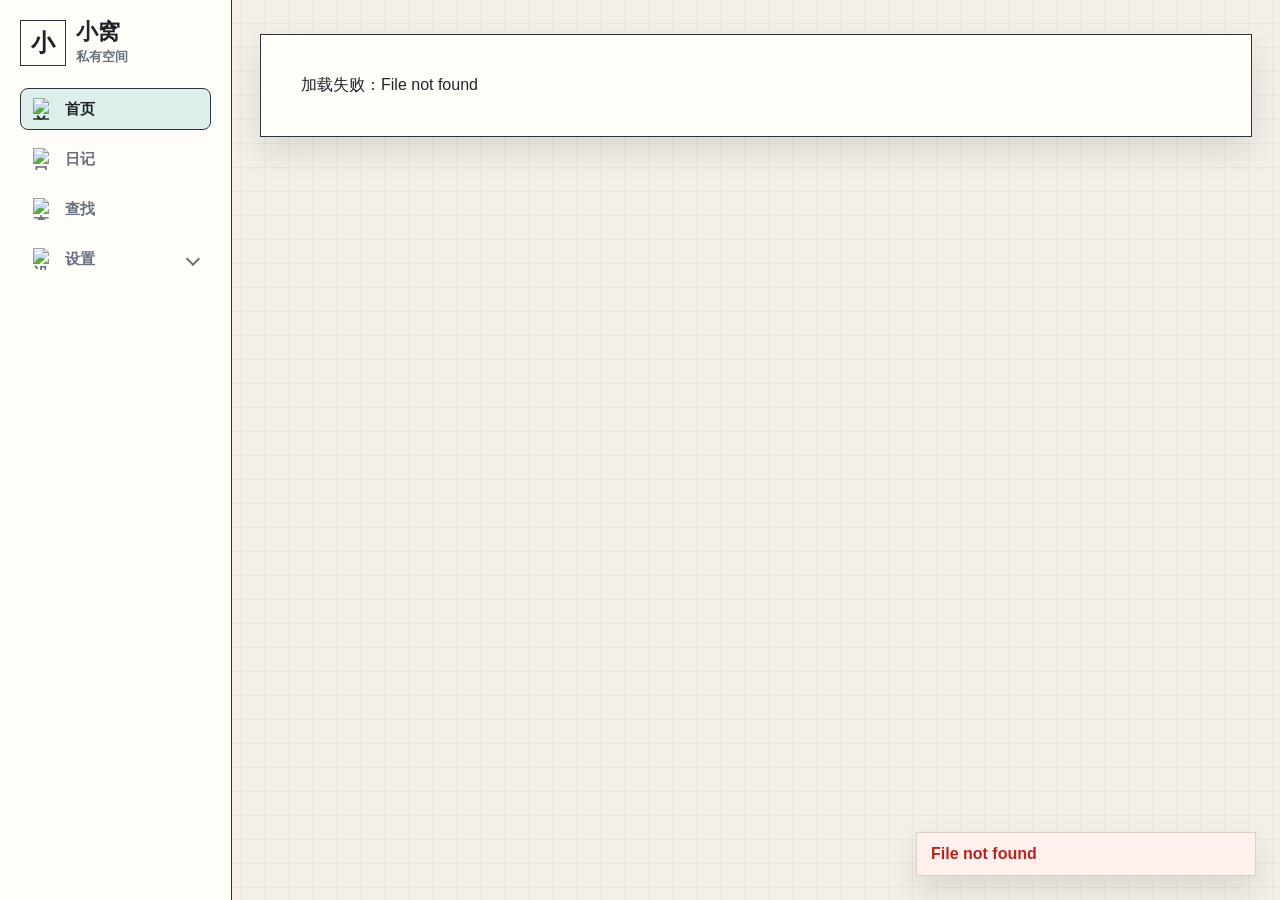
==== commit d761e9ca: "fix: restore plugin icons and unify impression updates" ====
--- a/pages/nest/index.html
+++ b/pages/nest/index.html
@@ -5,12 +5,12 @@
     <meta name="viewport" content="width=device-width, initial-scale=1" />
     <meta name="color-scheme" content="light dark" />
     <title>小窝</title>
-    <link rel="stylesheet" href="./assets/app.css?ui=0.5.17" />
+    <link rel="stylesheet" href="./assets/app.css?ui=0.5.19" />
     <style id="theme-stylesheet"></style>
     <script src="/api/plugin/page/bridge-sdk.js"></script>
   </head>
   <body>
     <div id="app"></div>
-    <script type="module" src="./assets/app.js?ui=0.5.17"></script>
+    <script type="module" src="./assets/app.js?ui=0.5.19"></script>
   </body>
 </html>
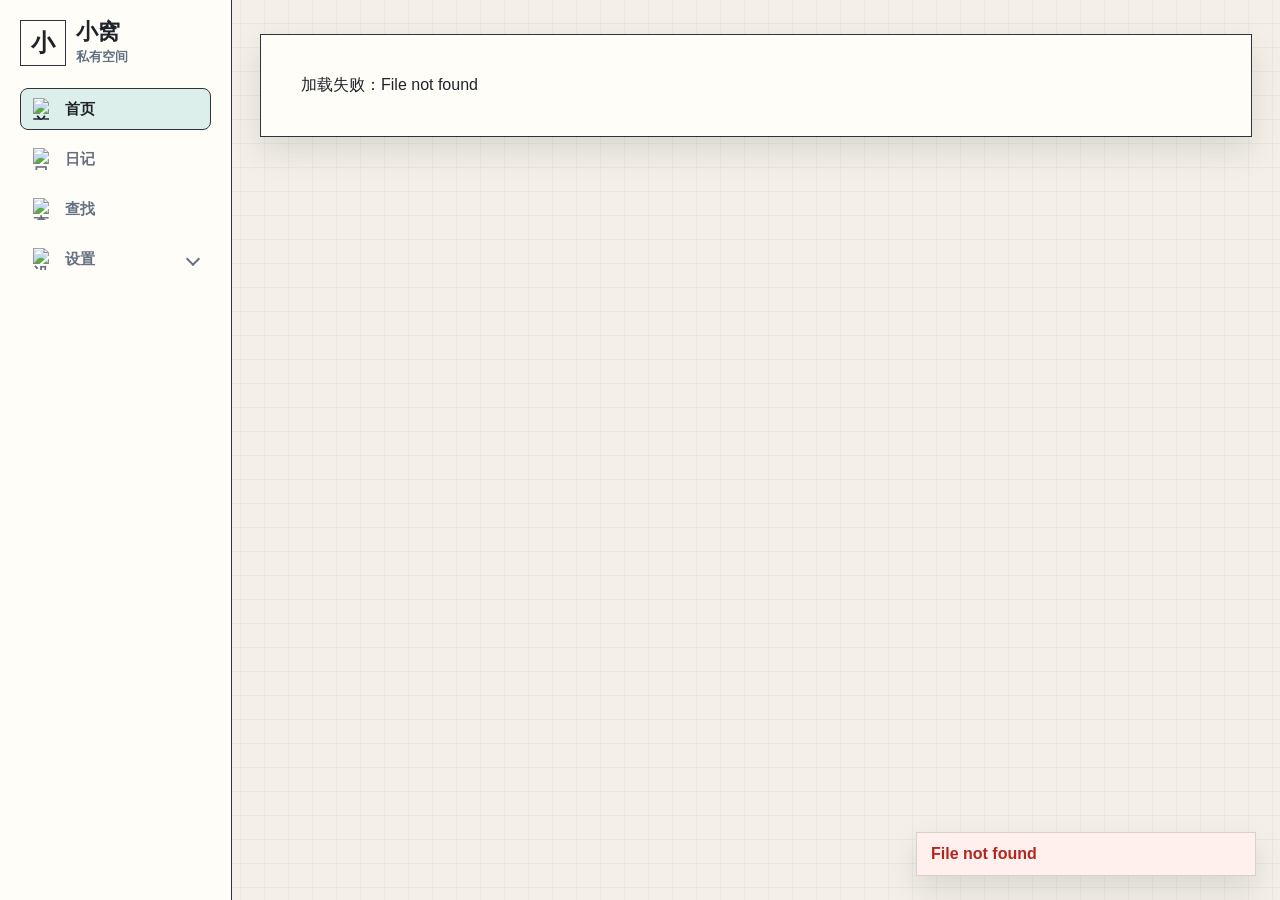
==== commit 7ee1a915: "feat: make custom modules real with a capability declaration contract 自定义模块此前只能安装、开关和展示卡片，前端看不到，也没有给" ====
--- a/pages/nest/index.html
+++ b/pages/nest/index.html
@@ -5,12 +5,12 @@
     <meta name="viewport" content="width=device-width, initial-scale=1" />
     <meta name="color-scheme" content="light dark" />
     <title>小窝</title>
-    <link rel="stylesheet" href="./assets/app.css?ui=0.5.19" />
+    <link rel="stylesheet" href="./assets/app.css?ui=0.5.20" />
     <style id="theme-stylesheet"></style>
     <script src="/api/plugin/page/bridge-sdk.js"></script>
   </head>
   <body>
     <div id="app"></div>
-    <script type="module" src="./assets/app.js?ui=0.5.19"></script>
+    <script type="module" src="./assets/app.js?ui=0.5.20"></script>
   </body>
 </html>
--- a/pages/nest/assets/app.css
+++ b/pages/nest/assets/app.css
@@ -3490,3 +3490,27 @@
   color: var(--muted);
   line-height: 1.7;
 }
+
+/* 自定义模块：能力清单与页面加载失败提示 */
+.module-capability-list {
+  display: grid;
+  gap: 2px;
+  margin-bottom: 8px;
+}
+
+.module-capability-list .setting-line {
+  align-items: flex-start;
+}
+
+.module-error-detail {
+  margin: 14px 0;
+  padding: 14px 16px;
+  border: 1px solid var(--line);
+  border-radius: 12px;
+  background: var(--wash);
+  color: var(--ink);
+  font-size: 14px;
+  line-height: 1.6;
+  white-space: pre-wrap;
+  word-break: break-word;
+}
